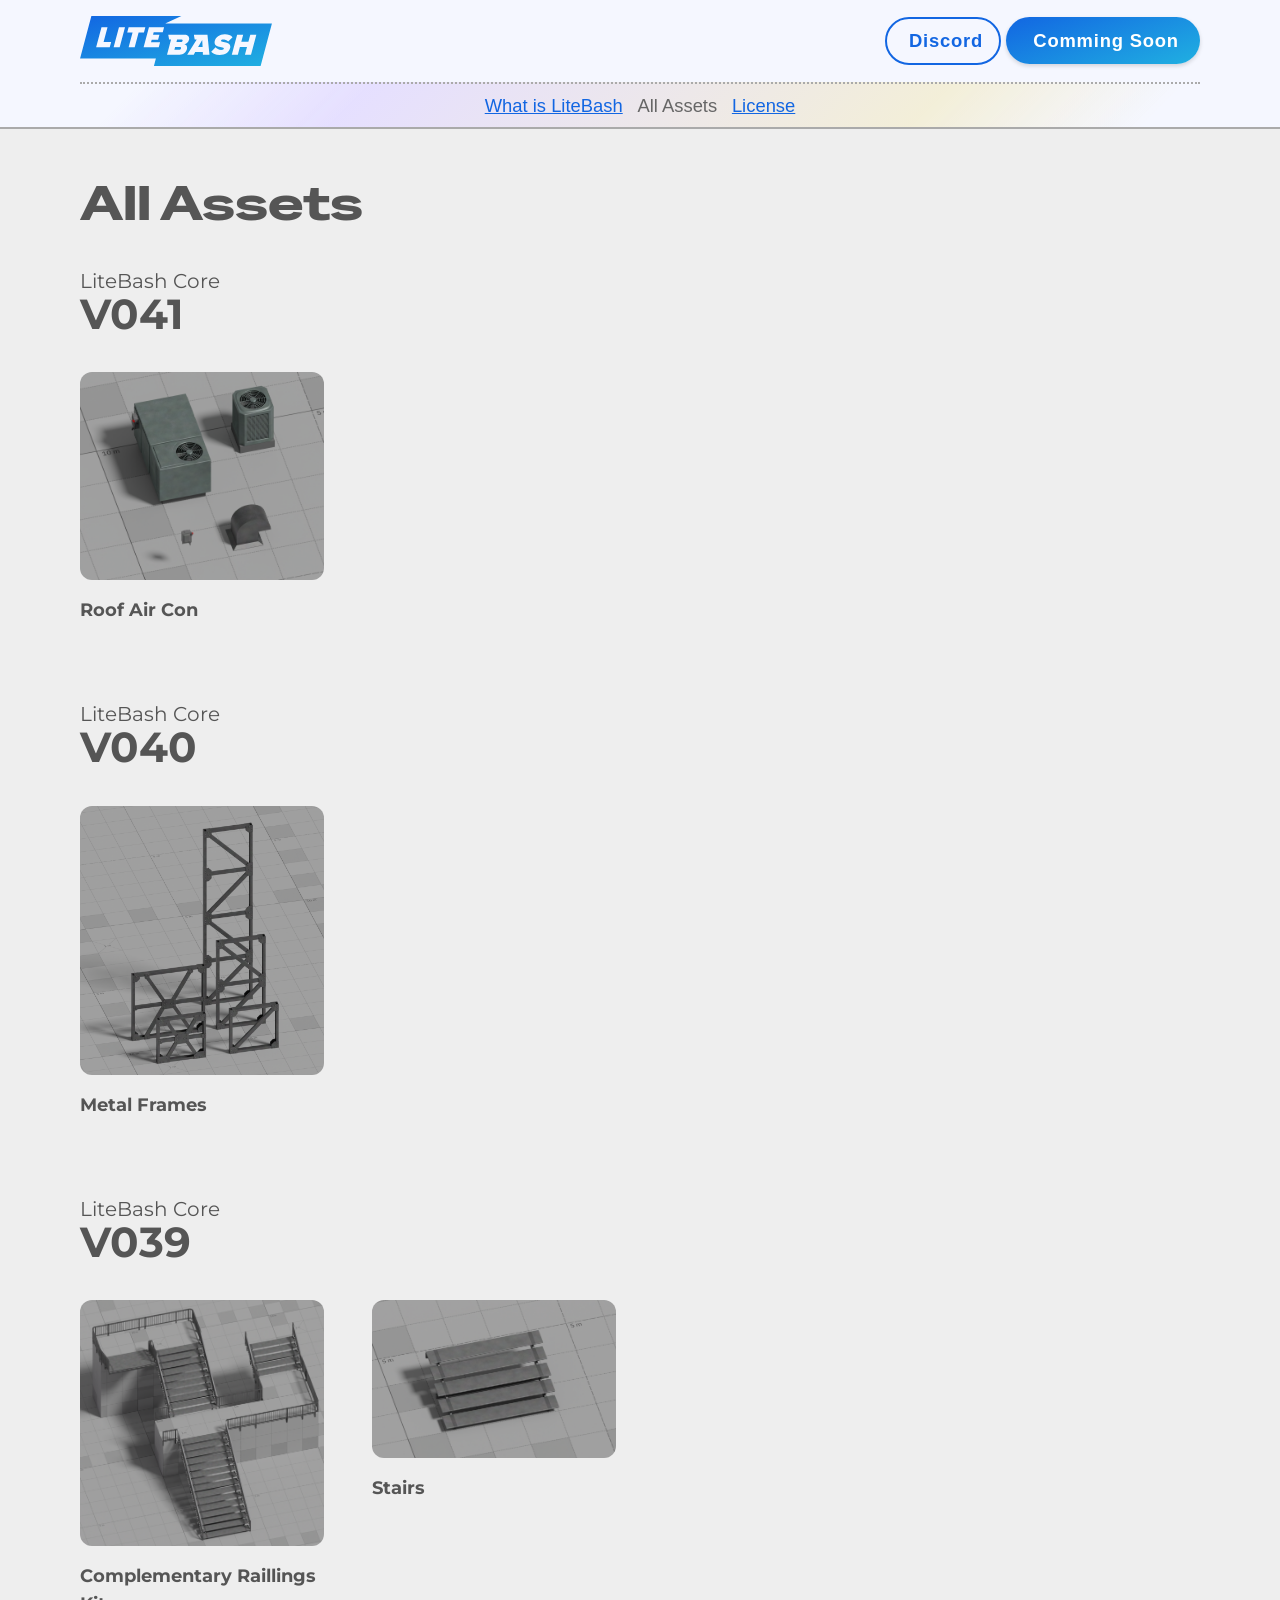
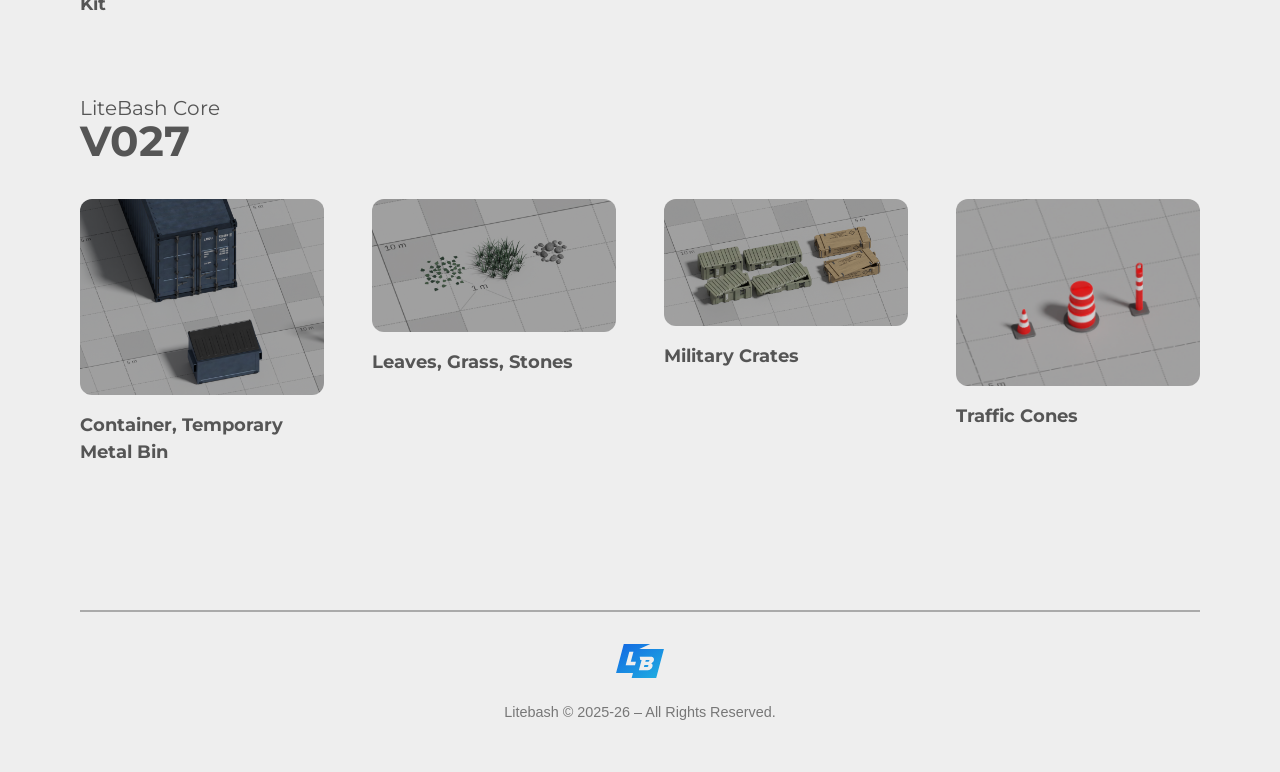
==== all-assets.html @ 653be1e3 "update picture" ====
<html class="no-js" lang="en" dir="ltr">

<head>
    <meta charset="utf-8" />
    <meta http-equiv="x-ua-compatible" content="ie=edge" />
    <meta name="viewport" content="width=device-width, initial-scale=1.0" />
    <title>LiteBash - All Assets</title>
    <link rel="stylesheet" href="simple.css" />
    <link rel="stylesheet" href="style.css" />
    <link rel="icon" type="image/ico" href="img/favicon.ico" />
    <link rel="stylesheet" href="css/all.css" />
    <script defer src="js/all.js"></script>

    <link rel="preconnect" href="https://fonts.googleapis.com" />
    <link rel="preconnect" href="https://fonts.gstatic.com" crossorigin />
    <link
        href="https://fonts.googleapis.com/css2?family=Montserrat:ital,wght@0,100..900;1,100..900&family=Special+Gothic+Expanded+One&display=swap"
        rel="stylesheet" />

    <script defer src="https://cloud.umami.is/script.js"
        data-website-id="5007a5e2-d456-434e-8ea8-f2ed76ec0571"></script>
</head>

<body>
    <header>
        <div class="branding">
            <div class="left">
                <h2>
                    <a class="brand" href="index.html"><span>LiteBash</span><img src="litebash-logo.svg" /></a>
                </h2>
            </div>

            <div class="right">
                <a class="btn" href="https://discord.gg/ctfkdaYMxh"><i class="fab fa-discord"></i><span>
                        &nbsp;Discord</span></a>
                <a class="btn primary" href=""><i class="fas fa-shopping-basket"></i><span>&nbsp;Comming Soon</span></a>
            </div>
        </div>

        <nav>
            <div class="wrapper">
                <a href="index.html">What is LiteBash</a>
                <a href="/" class="current">All Assets</a>
                <a href="license.html">License</a>
            </div>
        </nav>
    </header>

    <main>
        <section id="all-features">
            <h1>All Assets</h1>
            <div class="version">
                <h2><em>LiteBash Core</em> V041</h2>

                <div class="container">
                    <div class="column">
                        <img src="img/assets/air-con.png" />
                        <h3>Roof Air Con</h3>
                    </div>
                </div>
            </div>

            <div class="version">
                <h2><em>LiteBash Core</em> V040</h2>

                <div class="container">
                    <div class="column">
                        <img src="img/assets/metal-frame.png" />
                        <h3>Metal Frames</h3>
                    </div>
                </div>
            </div>

            <div class="version">
                <h2><em>LiteBash Core</em> V039</h2>

                <div class="container">
                    <div class="column">
                        <img src="img/assets/complementary-railling-set.png" />
                        <h3>Complementary Raillings Kit</h3>
                    </div>

                    <div class="column">
                        <img src="img/assets/stairs.png" />
                        <h3>Stairs</h3>
                    </div>
                </div>
            </div>
            <div class="version">
                <h2><em>LiteBash Core</em> V027</h2>

                <div class="container">
                    <div class="column">
                        <img src="img/assets/container.png" />
                        <h3>Container, Temporary Metal Bin</h3>
                    </div>

                    <div class="column">
                        <img src="img/assets/nature.png" />
                        <h3>Leaves, Grass, Stones</h3>
                    </div>

                    <!-- <div class="column">
                        <img src="img/assets/frame.png" />
                        <h3>Metal Frame</h3>
                    </div> -->

                    <div class="column">
                        <img src="img/assets/military-crate.png" />
                        <h3>Military Crates</h3>
                    </div>

                    <div class="column">
                        <img src="img/assets/traffic-cone.png" />
                        <h3>Traffic Cones</h3>
                    </div>
                </div>
            </div>
        </section>
    </main>

    <footer>
        <a class="brand small" href="#"><span>LiteBash</span><img src="litebash-logo-small.svg" /></a>

        <p>Litebash &copy; 2025-26 &ndash; All Rights Reserved.</p>
    </footer>
</body>

</html>
---- simple.css ----
/* Global variables. */
:root {
  /* Set sans-serif & mono fonts */
  --sans-font: -apple-system, BlinkMacSystemFont, "Avenir Next", Avenir,
    "Nimbus Sans L", Roboto, "Noto Sans", "Segoe UI", Arial, Helvetica,
    "Helvetica Neue", sans-serif;
  --mono-font: Consolas, Menlo, Monaco, "Andale Mono", "Ubuntu Mono", monospace;
  --standard-border-radius: 5px;
  --border-width: 1px;

  /* Default (light) theme */
  --bg: #fff;
  --accent-bg: #f5f7ff;
  --text: #212121;
  --text-light: #585858;
  --border: #898EA4;
  --accent: #0d47a1;
  --accent-hover: #1266e2;
  --accent-text: var(--bg);
  --code: #d81b60;
  --preformatted: #444;
  --marked: #ffdd33;
  --disabled: #efefef;
}

/* Dark theme */
/*
@media (prefers-color-scheme: dark) {
  :root {
    color-scheme: dark;
    --bg: #212121;
    --accent-bg: #2b2b2b;
    --text: #dcdcdc;
    --text-light: #ababab;
    --accent: #ffb300;
    --accent-hover: #ffe099;
    --accent-text: var(--bg);
    --code: #f06292;
    --preformatted: #ccc;
    --disabled: #111;
  }
  img,
  video {
    opacity: 0.8;
  }
}*/


/* Reset box-sizing */
*, *::before, *::after {
  box-sizing: border-box;
}

/* Reset default appearance */
textarea,
select,
input,
progress {
  appearance: none;
  -webkit-appearance: none;
  -moz-appearance: none;
}

html {
  /* Set the font globally */
  font-family: var(--sans-font);
  scroll-behavior: smooth;
}

/* Make the body a nice central block */
body {
  color: var(--text);
  background-color: var(--bg);
  font-size: 1.15rem;
  line-height: 1.5;
  display: grid;
  grid-template-columns: 1fr min(45rem, 90%) 1fr;
  margin: 0;
}
body > * {
  grid-column: 2;
}

/* Make the header bg full width, but the content inline with body */
body > header {
  background-color: var(--accent-bg);
  border-bottom: var(--border-width) solid var(--border);
  text-align: center;
  padding: 0 0.5rem 2rem 0.5rem;
  grid-column: 1 / -1;
}

body > header > *:only-child {
  margin-block-start: 2rem;
}

body > header h1 {
  max-width: 1200px;
  margin: 1rem auto;
}

body > header p {
  max-width: 40rem;
  margin: 1rem auto;
}

/* Add a little padding to ensure spacing is correct between content and header nav */
main {
  padding-top: 1.5rem;
}

body > footer {
  margin-top: 4rem;
  padding: 2rem 1rem 1.5rem 1rem;
  color: var(--text-light);
  font-size: 0.9rem;
  text-align: center;
  border-top: var(--border-width) solid var(--border);
}

/* Format headers */
h1 {
  font-size: 3rem;
}

h2 {
  font-size: 2.6rem;
  margin-top: 3rem;
}

h3 {
  font-size: 2rem;
  margin-top: 3rem;
}

h4 {
  font-size: 1.44rem;
}

h5 {
  font-size: 1.15rem;
}

h6 {
  font-size: 0.96rem;
}

p {
  margin: 1.5rem 0;
}

/* Prevent long strings from overflowing container */
p, h1, h2, h3, h4, h5, h6 {
  overflow-wrap: break-word;
}

/* Fix line height when title wraps */
h1,
h2,
h3 {
  line-height: 1.1;
}

/* Reduce header size on mobile */
@media only screen and (max-width: 720px) {
  h1 {
    font-size: 2.5rem;
  }

  h2 {
    font-size: 2.1rem;
  }

  h3 {
    font-size: 1.75rem;
  }

  h4 {
    font-size: 1.25rem;
  }
}

/* Format links & buttons */
a,
a:visited {
  color: var(--accent);
}

a:hover {
  text-decoration: none;
}

button,
.button,
a.button, /* extra specificity to override a */
input[type="submit"],
input[type="reset"],
input[type="button"] {
  border: var(--border-width) solid var(--accent);
  background-color: var(--accent);
  color: var(--accent-text);
  padding: 0.5em;
  text-decoration: none;
  line-height: normal;
}

.button[aria-disabled="true"], 
input:disabled,
textarea:disabled,
select:disabled,
button[disabled] {
  cursor: not-allowed;
  background-color: var(--disabled);
  border-color: var(--disabled);
  color: var(--text-light);
}

input[type="range"] {
  padding: 0;
}

/* Set the cursor to '?' on an abbreviation and style the abbreviation to show that there is more information underneath */
abbr[title] {
  cursor: help;
  text-decoration-line: underline;
  text-decoration-style: dotted;
}

button:enabled:hover,
.button:not([aria-disabled="true"]):hover,
input[type="submit"]:enabled:hover,
input[type="reset"]:enabled:hover,
input[type="button"]:enabled:hover {
  background-color: var(--accent-hover);
  border-color: var(--accent-hover);
  cursor: pointer;
}

.button:focus-visible,
button:focus-visible:where(:enabled),
input:enabled:focus-visible:where(
  [type="submit"],
  [type="reset"],
  [type="button"]
) {
  outline: 2px solid var(--accent);
  outline-offset: 1px;
}

/* Format navigation */
header nav {
  font-size: 1rem;
  line-height: 2;
  padding: 1rem 0 0 0;
}

/* Use flexbox to allow items to wrap, as needed */
header nav ul,
header nav ol {
  align-content: space-around;
  align-items: center;
  display: flex;
  flex-direction: row;
  flex-wrap: wrap;
  justify-content: center;
  list-style-type: none;
  margin: 0;
  padding: 0;
}

/* List items are inline elements, make them behave more like blocks */
header nav ul li,
header nav ol li {
  display: inline-block;
}

header nav a,
header nav a:visited {
  margin: 0 0.5rem 1rem 0.5rem;
  border: var(--border-width) solid var(--border);
  border-radius: var(--standard-border-radius);
  color: var(--text);
  display: inline-block;
  padding: 0.1rem 1rem;
  text-decoration: none;
}

header nav a:hover,
header nav a.current,
header nav a[aria-current="page"],
header nav a[aria-current="true"] {
  background: var(--bg);
  border-color: var(--accent);
  color: var(--accent);
  cursor: pointer;
}

/* Reduce nav side on mobile */
@media only screen and (max-width: 720px) {
  header nav a {
    border: none;
    padding: 0;
    text-decoration: underline;
    line-height: 1;
  }

  header nav a.current {
    background: none;
  }
}

/* Consolidate box styling */
aside, details, pre, progress {
  background-color: var(--accent-bg);
  border: var(--border-width) solid var(--border);
  border-radius: var(--standard-border-radius);
  margin-bottom: 1rem;
}

aside {
  font-size: 1rem;
  width: 30%;
  padding: 0 15px;
  margin-inline-start: 15px;
  float: right;
}
*[dir="rtl"] aside {
  float: left;
}

/* Make aside full-width on mobile */
@media only screen and (max-width: 720px) {
  aside {
    width: 100%;
    float: none;
    margin-inline-start: 0;
  }
}

article, fieldset, dialog {
  border: var(--border-width) solid var(--border);
  padding: 1rem;
  border-radius: var(--standard-border-radius);
  margin-bottom: 1rem;
}

article h2:first-child,
section h2:first-child,
article h3:first-child,
section h3:first-child {
  margin-top: 1rem;
}

section {
  border-top: var(--border-width) solid var(--border);
  border-bottom: var(--border-width) solid var(--border);
  padding: 2rem 1rem;
  margin: 3rem 0;
}

/* Don't double separators when chaining sections */
section + section,
section:first-child {
  border-top: 0;
  padding-top: 0;
}

section + section {
  margin-top: 0;
}

section:last-child {
  border-bottom: 0;
  padding-bottom: 0;
}

details {
  padding: 0.7rem 1rem;
}

summary {
  cursor: pointer;
  font-weight: bold;
  padding: 0.7rem 1rem;
  margin: -0.7rem -1rem;
  word-break: break-word;
}

details[open] > summary + * {
  margin-top: 0;
}

details[open] > summary {
  margin-bottom: 0.5rem;
}

details[open] > :last-child {
  margin-bottom: 0;
}

/* Format tables */
table {
  border-collapse: collapse;
  margin: 1.5rem 0;
}

figure > table {
  width: max-content;
  margin: 0;
}

td,
th {
  border: var(--border-width) solid var(--border);
  text-align: start;
  padding: 0.5rem;
}

th {
  background-color: var(--accent-bg);
  font-weight: bold;
}

tr:nth-child(even) {
  /* Set every other cell slightly darker. Improves readability. */
  background-color: var(--accent-bg);
}

table caption {
  font-weight: bold;
  margin-bottom: 0.5rem;
}

/* Format forms */
textarea,
select,
input,
button,
.button {
  font-size: inherit;
  font-family: inherit;
  padding: 0.5em;
  margin-bottom: 0.5rem;
  border-radius: var(--standard-border-radius);
  box-shadow: none;
  max-width: 100%;
  display: inline-block;
}
textarea,
select,
input {
  color: var(--text);
  background-color: var(--bg);
  border: var(--border-width) solid var(--border);
}
label {
  display: block;
}
textarea:not([cols]) {
  width: 100%;
}

/* Add arrow to drop-down */
select:not([multiple]) {
  background-image: linear-gradient(45deg, transparent 49%, var(--text) 51%),
    linear-gradient(135deg, var(--text) 51%, transparent 49%);
  background-position: calc(100% - 15px), calc(100% - 10px);
  background-size: 5px 5px, 5px 5px;
  background-repeat: no-repeat;
  padding-inline-end: 25px;
}
*[dir="rtl"] select:not([multiple]) {
  background-position: 10px, 15px;
}

/* checkbox and radio button style */
input[type="checkbox"],
input[type="radio"] {
  vertical-align: middle;
  position: relative;
  width: min-content;
}

input[type="checkbox"] + label,
input[type="radio"] + label {
  display: inline-block;
}

input[type="radio"] {
  border-radius: 100%;
}

input[type="checkbox"]:checked,
input[type="radio"]:checked {
  background-color: var(--accent);
}

input[type="checkbox"]:checked::after {
  /* Creates a rectangle with colored right and bottom borders which is rotated to look like a check mark */
  content: " ";
  width: 0.2em;
  height: 0.4em;
  border-radius: 0;
  position: absolute;
  top: 0.04em;
  left: 0.18em;
  background-color: transparent;
  border-right: solid var(--bg) 0.08em;
  border-bottom: solid var(--bg) 0.08em;
  font-size: 1.8em;
  transform: rotate(45deg);
}
input[type="radio"]:checked::after {
  /* creates a colored circle for the checked radio button  */
  content: " ";
  width: 0.3em;
  height: 0.3em;
  border-radius: 100%;
  position: absolute;
  top: 0.125em;
  background-color: var(--bg);
  left: 0.125em;
  font-size: 1.8em;
}

/* Makes input fields wider on smaller screens */
@media only screen and (max-width: 720px) {
  textarea,
  select,
  input {
    width: 100%;
  }
}

/* Set a height for color input */
input[type="color"] {
  height: 2.5rem;
  padding:  0.2rem;
}

/* do not show border around file selector button */
input[type="file"] {
  border: 0;
}

/* Misc body elements */
hr {
  border: none;
  height: var(--border-width);
  background: var(--border);
  margin: 1rem auto;
}

mark {
  padding: 2px 5px;
  border-radius: var(--standard-border-radius);
  background-color: var(--marked);
  color: black;
}

mark a {
  color: var(--accent);
}

img,
video {
  max-width: 100%;
  height: auto;
  border-radius: var(--standard-border-radius);
}

figure {
  margin: 0;
  display: block;
  overflow-x: auto;
}

figure > img,
figure > picture > img {
  display: block;
  margin-inline: auto;
}

figcaption {
  position: sticky;
  left: 0;
  text-align: center;
  font-size: 0.9rem;
  color: var(--text-light);
  margin-block: 1rem;
}

blockquote {
  margin-inline-start: 2rem;
  margin-inline-end: 0;
  margin-block: 2rem;
  padding: 0.4rem 0.8rem;
  border-inline-start: 0.35rem solid var(--accent);
  color: var(--text-light);
  font-style: italic;
}

cite {
  font-size: 0.9rem;
  color: var(--text-light);
  font-style: normal;
}

dt {
    color: var(--text-light);
}

/* Use mono font for code elements */
code,
pre,
pre span,
kbd,
samp {
  font-family: var(--mono-font);
  color: var(--code);
}

kbd {
  color: var(--preformatted);
  border: var(--border-width) solid var(--preformatted);
  border-bottom: 3px solid var(--preformatted);
  border-radius: var(--standard-border-radius);
  padding: 0.1rem 0.4rem;
}

pre {
  padding: 1rem 1.4rem;
  max-width: 100%;
  overflow: auto;
  color: var(--preformatted);
}

/* Fix embedded code within pre */
pre code {
  color: var(--preformatted);
  background: none;
  margin: 0;
  padding: 0;
}

/* Progress bars */
/* Declarations are repeated because you */
/* cannot combine vendor-specific selectors */
progress {
  width: 100%;
}

progress:indeterminate {
  background-color: var(--accent-bg);
}

progress::-webkit-progress-bar {
  border-radius: var(--standard-border-radius);
  background-color: var(--accent-bg);
}

progress::-webkit-progress-value {
  border-radius: var(--standard-border-radius);
  background-color: var(--accent);
}

progress::-moz-progress-bar {
  border-radius: var(--standard-border-radius);
  background-color: var(--accent);
  transition-property: width;
  transition-duration: 0.3s;
}

progress:indeterminate::-moz-progress-bar {
  background-color: var(--accent-bg);
}

dialog {
  background-color: var(--bg);
  max-width: 40rem;
  margin: auto;
}

dialog::backdrop {
  background-color: var(--bg);
  opacity: 0.8;
}

@media only screen and (max-width: 720px) {
  dialog {
    max-width: calc(100vw - 2rem);
  }
}

/* Superscript & Subscript */
/* Prevent scripts from affecting line-height. */
sup, sub {
  vertical-align: baseline;
  position: relative;
}

sup {
  top: -0.4em;
}

sub { 
  top: 0.3em; 
}

/* Classes for notices */
.notice {
  background: var(--accent-bg);
  border: var(--border-width) solid var(--border);
  border-radius: var(--standard-border-radius);
  padding: 1.5rem;
  margin: 2rem 0;
}

div.notice p:first-of-type {
	margin-top: 0;
}

div.notice p:last-of-type {
	margin-bottom: 0;
}

/* Print */
@media print {
  @page {
    margin: 1cm;
  }
  body {
    display: block;
  }
  body > header {
    background-color: unset;
  }
  body > header nav,
  body > footer {
    display: none;
  }
  article {
    border: none;
    padding: 0;
  }
  a[href^="http"]::after {
    content: " <" attr(href) ">";
  }
  abbr[title]:after {
    content: " (" attr(title) ")";
  }
  a {
    text-decoration: none;
  }
  p {
    widows: 3;
    orphans: 3;
  }
  hr {
    border-top: var(--border-width) solid var(--border);
  }
  mark {
    border: var(--border-width) solid var(--border);
  }
  pre, table, figure, img, svg {
    break-inside: avoid;
  }
  pre code {
    white-space: pre-wrap;
  }
}
---- style.css ----
/* Global variables. */
:root {
  /* Default (light) theme */
  --bg: #eee;
  --text-header: #555;
  --text: #666;
  --text-light: #777;

  --accent: #1266e2;
  --accent-gradient: #20b0e1;
  --accent-soft: #ebfaff;
  --accent-text: var(--bg);
  --accent-white: white;

  --marked: #cea3d9;
  --marked-gradient: #ba86c7;

  --border: #aaa;
  --border-width: 2px;

  --standard-border-radius: 0.75rem;
  --small-border-radius: 0.25rem;
}

body {
  grid-template-columns: 1fr min(70rem, 90%) 1fr;
}

/* For semi-size display  */
@media (max-width: 28rem) {
  body {
    font-size: 1.075rem;
  }
}

h1,
.special {
  font-family: "Special Gothic Expanded One", sans-serif;
  /*font-family: "Montserrat", sans-serif;*/
  font-optical-sizing: auto;
  font-style: normal;
  font-weight: 400;
  color: var(--text-header);
}

h2,
h3,
h4 {
  font-family: "Montserrat", sans-serif;
  font-optical-sizing: auto;
  font-style: normal;
  font-weight: 700;
  color: var(--text-header);
}
#trusted-by h3,
#main-features h3 {
  font-size: 1.44rem;
  line-height: 1.5;
  margin-top: 1rem;
}

#all-features h3 {
  font-size: 1.15rem;
  line-height: 1.5;
}

/* Reduce header size on mobile */
@media only screen and (max-width: 720px) {
  #trusted-by h3,
  #main-features h3 {
    font-size: 1.25rem;
  }
}

article h2:first-child,
section h2:first-child,
article h3:first-child,
section h3:first-child {
  padding-top: 3rem;
  margin-top: -3rem;
}

h1,
h2 {
  color: var(--text-header);
}

h1 span,
h2 span {
  display: inline-flex;
  margin-left: -0.5rem;
  margin-right: -0.5rem;
  margin-top: -0.1rem;
  margin-bottom: -0.1rem;
  padding: 0.1rem 0.5rem;
  color: rgb(106, 106, 45);
  background: rgba(255, 255, 0, 0.6);
}

mark {
  border-radius: var(--small-border-radius);
  background: linear-gradient(160deg, var(--marked), var(--marked-gradient));
  color: var(--accent-white);
  font-style: italic;
}

a.link {
  /*background-color: var(--accent-soft);*/
}

a.link.withicon {
  text-decoration: none;
  white-space: nowrap;
}

a.link.withicon span {
  text-decoration: underline;
}

a.link.withicon:hover span {
  text-decoration: none;
}

a:hover {
}

a:active {
  position: relative;
  top: 1px;
}

a.active {
  text-decoration: none;
}

a.btn {
  padding: 0.5rem 1rem;
  border-radius: 999px;
  border-width: 2px;
  border-style: solid;
  color: var(--accent);
  border-color: color var(--accent);
  text-decoration: none;
  font-weight: bold;
  letter-spacing: 0.05rem;
  display: inline-flex;
  align-items: center;
  justify-content: center;
}

a.btn:hover {
  filter: brightness(1.05);
  transform: translateY(-0.1rem);
}

a.btn:active {
  transform: translateY(0);
}

a.btn.primary {
  border-width: 0;
  border-radius: 999px;
  padding: calc(0.5rem + 0.1rem) calc(1.2rem + 0.125rem);
  color: var(--accent-white);
  background: linear-gradient(160deg, var(--accent), var(--accent-gradient));
  box-shadow: 0 2px 4px rgba(0, 0, 0, 0.15);
  transition:
    transform 0.15s ease,
    box-shadow 0.15s ease,
    filter 0.15s ease;
}

a.btn.primary:hover {
  box-shadow: 0 3px 6px rgba(0, 0, 0, 0.18);
}

a.btn.primary:active {
  box-shadow: 0 1px 2px rgba(0, 0, 0, 0.2);
}

a.btn.primary.disabled,
a.btn.primary.disabled:hover,
a.btn.primary.disabled:active,
a.btn.primary.disabled:enabled {
  opacity: 0.25;
  box-shadow: inherit !important;
  filter: brightness(1) !important;
  transform: translateY(0) !important;
  transition: none !important;
  box-shadow: inherit !important;
  cursor: pointer;
}

a.btn span {
  /*margin-left: 0.5rem;*/
}

/* */
/* Header */
/* */
body > header {
  padding: 0rem;
}

header .branding {
  margin: auto;
  display: flex;
  align-items: center;
  justify-content: space-between;
  gap: 1rem;
  max-width: 70rem;
  width: 90%;
  margin-inline: auto;
  padding-top: 1rem;
  padding-bottom: 1rem;
}

header nav {
  padding: 0;
  line-height: inherit;
  font-size: inherit;
}

header nav .wrapper {
  border-top: var(--border-width) dotted var(--border);
  max-width: min(70rem, 90%);
  margin: auto;
  padding: 0.5rem;
  background: linear-gradient(
    135deg,
    rgba(171, 138, 255, 0) 5%,
    rgba(214, 200, 255, 0.5) 25%,
    rgba(241, 230, 178, 0.5) 75%,
    rgba(255, 210, 77, 0) 95%
  );
  background-blend-mode: lighten;
}

header nav a,
header nav a:hover,
header nav a:visited {
  margin: 0 0.3rem 0 0.3rem;
  border: none;
  border-radius: none;
  color: var(--accent);
  display: inline-block;
  padding: 0;
  text-decoration: revert;
  background: none;
  border-color: none;
  cursor: pointer;
}

header nav a:hover {
  text-decoration: none;
}

header nav a.current {
  background: none;
  border-color: inherit;
  color: inherit;
  text-decoration: none;
}

/* Reduce nav side on mobile */
/* Fix of default Simple.css */
@media only screen and (max-width: 720px) {
  header nav a {
    border: revert;
    padding: revert;
    text-decoration: revert;
    line-height: revert;
  }

  header nav a.current {
    background: revert;
  }
}
a.brand {
  position: relative;
}
a.brand img {
  width: 10rem;
  border-radius: 0;
}

a.brand span {
  font-size: 0.001rem;
  background-color: inherit;
}

a.brand mark {
  font-size: 0.9rem;
  position: absolute;
  text-align: center;
  top: -0.5rem;
  right: -4rem;
}

a.brand.small img {
  width: 3rem;
  padding-bottom: 0;
}

header .left {
  text-align: left;
  white-space: nowrap;
}

header .left h2 {
  font-size: 2rem;
}

header .left a {
  text-decoration: none;
}

header .left a span {
}

header h2 {
  display: inline-block;
  margin: 0;
  padding: 0;
  font-size: 1.3rem;
}

@media (max-width: 42rem) {
  header a.btn span {
    display: none;
  }

  header .left {
    position: relative;
  }
}

/* For semi-size display  */
@media (min-width: 28rem) {
  header a.brand img {
    width: 12rem;
  }
}

/* */
/* Section */
/* */
section {
  padding-left: 0;
  padding-right: 0;
}

/* */
/* Main */
/* */
main {
  padding-top: 0;
}

/* */
/* Columns */
/* */

.container {
  display: grid;
  grid-template-columns: 1fr;
  gap: 0;
  column-gap: 3rem;
}

.container > .column {
  gap: 0;
  margin-bottom: 2rem;
}

.container > .column.subgrid {
  display: grid;
  grid-template-rows: subgrid;
  grid-row: span 2;
}

/* For semi-size display  */
@media (min-width: 28rem) {
  .container {
    grid-template-columns: repeat(2, 1fr);
  }
}

/* For full display  */
@media (min-width: 56rem) {
  .container {
    grid-template-columns: repeat(4, 1fr);
  }
}

/* */
/* Teaser */
/* */
#teaser {
  background:
    linear-gradient(
      135deg,
      rgba(171, 138, 255, 0.75) 0%,
      rgba(214, 200, 255, 0.75) 25%,
      rgba(241, 230, 178, 0.75) 75%,
      rgba(255, 210, 77, 0.75) 100%
    ),
    url("img/placeholder1.png") center / cover no-repeat;
  background-blend-mode: lighten;
}

#teaser {
  width: 100vw;
  position: relative;
  box-sizing: border-box;
  left: 50%;
  right: 50%;
  margin-top: 0;
  margin-left: -50vw;
  margin-right: -50vw;
  padding-top: 10vh;
  padding-bottom: 10vh;
  padding-left: calc(50vw - 50%);
  padding-right: calc(50vw - 50%);
  display: flex;
}

#teaser a.btn + a.btn {
  margin-top: 0.5rem;
}

#teaser h2 {
  font-weight: 600;
}

#teaser h1 i,
#teaser h2 i,
#teaser small code {
  font-style: normal;
  mix-blend-mode: multiply;
}

/* */
/* What is included? */
/* */
#what-is-included h3 + h3 {
  text-align: center;
}

.carousel {
  overflow: hidden;
  padding: 2rem 0;
}

.carousel-inner {
  display: flex;
  width: max-content;
  animation: scroll 10s linear infinite;
}

.carousel-track {
  display: flex;
  gap: 2rem;
}

.carousel:hover .carousel-inner {
  animation-play-state: paused;
}

.carousel-item {
  max-width: 10rem;
  text-align: center;
}

.carousel-item img {
  width: 100%;
  border-radius: 1rem;
  margin-bottom: 0.5rem;
}

.carousel-item h5 {
  margin: 0;
  font-weight: 600;
}

.carousel-item span {
  font-size: 0.85rem;
  opacity: 0.7;
}

@keyframes scroll {
  from {
    transform: translateX(0);
  }

  to {
    transform: translateX(-50%);
  }
}

/* */
/* Hero  */
/* */

#hero h2 {
  margin-bottom: 0.5rem;
}

#hero h2 + mark + p {
  margin-top: 1rem;
}

/* For semi-size display  */
@media (min-width: 28rem) {
  #hero .container {
    grid-template-columns: repeat(2, 1fr);
  }

  #hero .column:nth-child(2) {
    display: grid;
    place-items: center;
  }
}

/* */
/* Main Features */
/* */

#main-features .column {
  position: relative;
  background-color: white;
  margin: -0.5rem;
  margin-bottom: 1rem;
  margin-top: 0;
  padding: 1rem 1rem;
  border-radius: var(--standard-border-radius);
  box-shadow: 0 2px 4px rgba(0, 0, 0, 0.2);
  box-shadow: 0 2px 8px rgba(0, 0, 0, 0.05);
}

#main-features .column img {
  margin-bottom: 1rem;
  display: none;
}

#main-features .svg-inline--fa {
  margin-top: 0.5rem;
  margin-left: 0.5rem;
}

#main-features .number {
  display: block;

  margin: auto;

  text-align: center;
  font-weight: 700;
  width: 3.5rem;
  height: 3.5rem;
  /*border: var(--border) var(--border-width) solid;*/
  background: rgba(255, 255, 0, 0.6);
  color: rgb(106, 106, 45);
  border-radius: 999rem;
  position: absolute;
  left: calc(50% - 1.75rem);
  top: -0.8rem;
  font-size: 1.5rem;
  line-height: 3.5rem;
  padding-left: 0.25rem;
}

/* For semi-size display  */
@media (min-width: 28rem) {
  #main-features .column {
    position: relative;
    margin-bottom: 0;
  }

  #main-features .column + .column {
    position: relative;
    top: 10vh;
    margin-bottom: 0;
  }

  #main-features .column + .column + .column {
    position: relative;
    top: 15vh;
    margin-bottom: 25vh;
  }

  #main-features .column + .column + .column + .column {
    position: relative;
    top: 25vh;
    margin-bottom: 25vh;
  }
}

/* For full display  */
@media (min-width: 56rem) {
  #main-features .column {
    position: relative;
    margin-bottom: 60vh;
  }

  #main-features .column + .column {
    position: relative;
    top: 20vh;
    margin-bottom: 60vh;
  }

  #main-features .column + .column + .column {
    position: relative;
    top: 40vh;
    margin-bottom: 60vh;
  }

  #main-features .column + .column + .column + .column {
    position: relative;
    top: 60vh;
    margin-bottom: 60vh;
  }
}

/* */
/* Trusted By */
/* */
#trusted-by img {
  width: 7rem;
  height: 7rem;
  border-radius: 100rem;
  display: block;
  margin: auto;
}

#trusted-by h3,
#trusted-by p {
  text-align: center;
}

#trusted-by h3 {
  margin-top: 0.5rem;
}

#trusted-by p {
  margin-top: -1.5rem;
}

/* */
/* All Features */
/* */

#all-features img {
  margin-bottom: 1rem;
}

#all-features h3 {
  margin-top: 0;
  margin-bottom: 0;
}

#all-features p {
  margin-top: 0;
}

.version {
  margin-bottom: 3rem;
}
.version h2 em {
  font-size: 1.25rem;
  display: block;
  font-style: initial;
  font-weight: 400;
}

/* For semi-size display  */
@media (min-width: 42rem) {
  #all-features .container {
    grid-template-columns: repeat(3, 1fr);
  }
}

/* For full display  */
@media (min-width: 56rem) {
  #all-features .container {
    grid-template-columns: repeat(4, 1fr);
  }
}

/* */
/* FAQ */
/* */

#faq details {
  background-color: inherit;
  margin-bottom: 0px;
  border-radius: 0;
  border-width: 2px;
  margin-bottom: -2px;
  background-color: white;
}

#faq details:first-of-type {
  border-radius: var(--standard-border-radius) var(--standard-border-radius) 0 0;
}

#faq details:last-of-type {
  border-radius: 0 0 var(--standard-border-radius) var(--standard-border-radius);
}

.details-anim {
  display: grid;
  grid-template-rows: 0fr;
  transition:
    grid-template-rows 0.45s cubic-bezier(0.4, 0, 0.2, 1),
    opacity 0.3s ease;
  opacity: 0;
}

.details-anim > * {
  overflow: hidden;
  margin: 0;
  padding: 0;
}

details[open] .details-anim {
  grid-template-rows: 1fr;
  opacity: 1;
}

/* */
/* Try & Buy  */
/* */

/* For semi-size display  */
@media (min-width: 42rem) {
  #try-and-buy .container {
    grid-template-columns: repeat(2, 1fr);
  }
}

/* */
/* Contanct  */
/* */

.m .a::before {
  content: "@";
}

.m .d::before {
  content: ".";
}
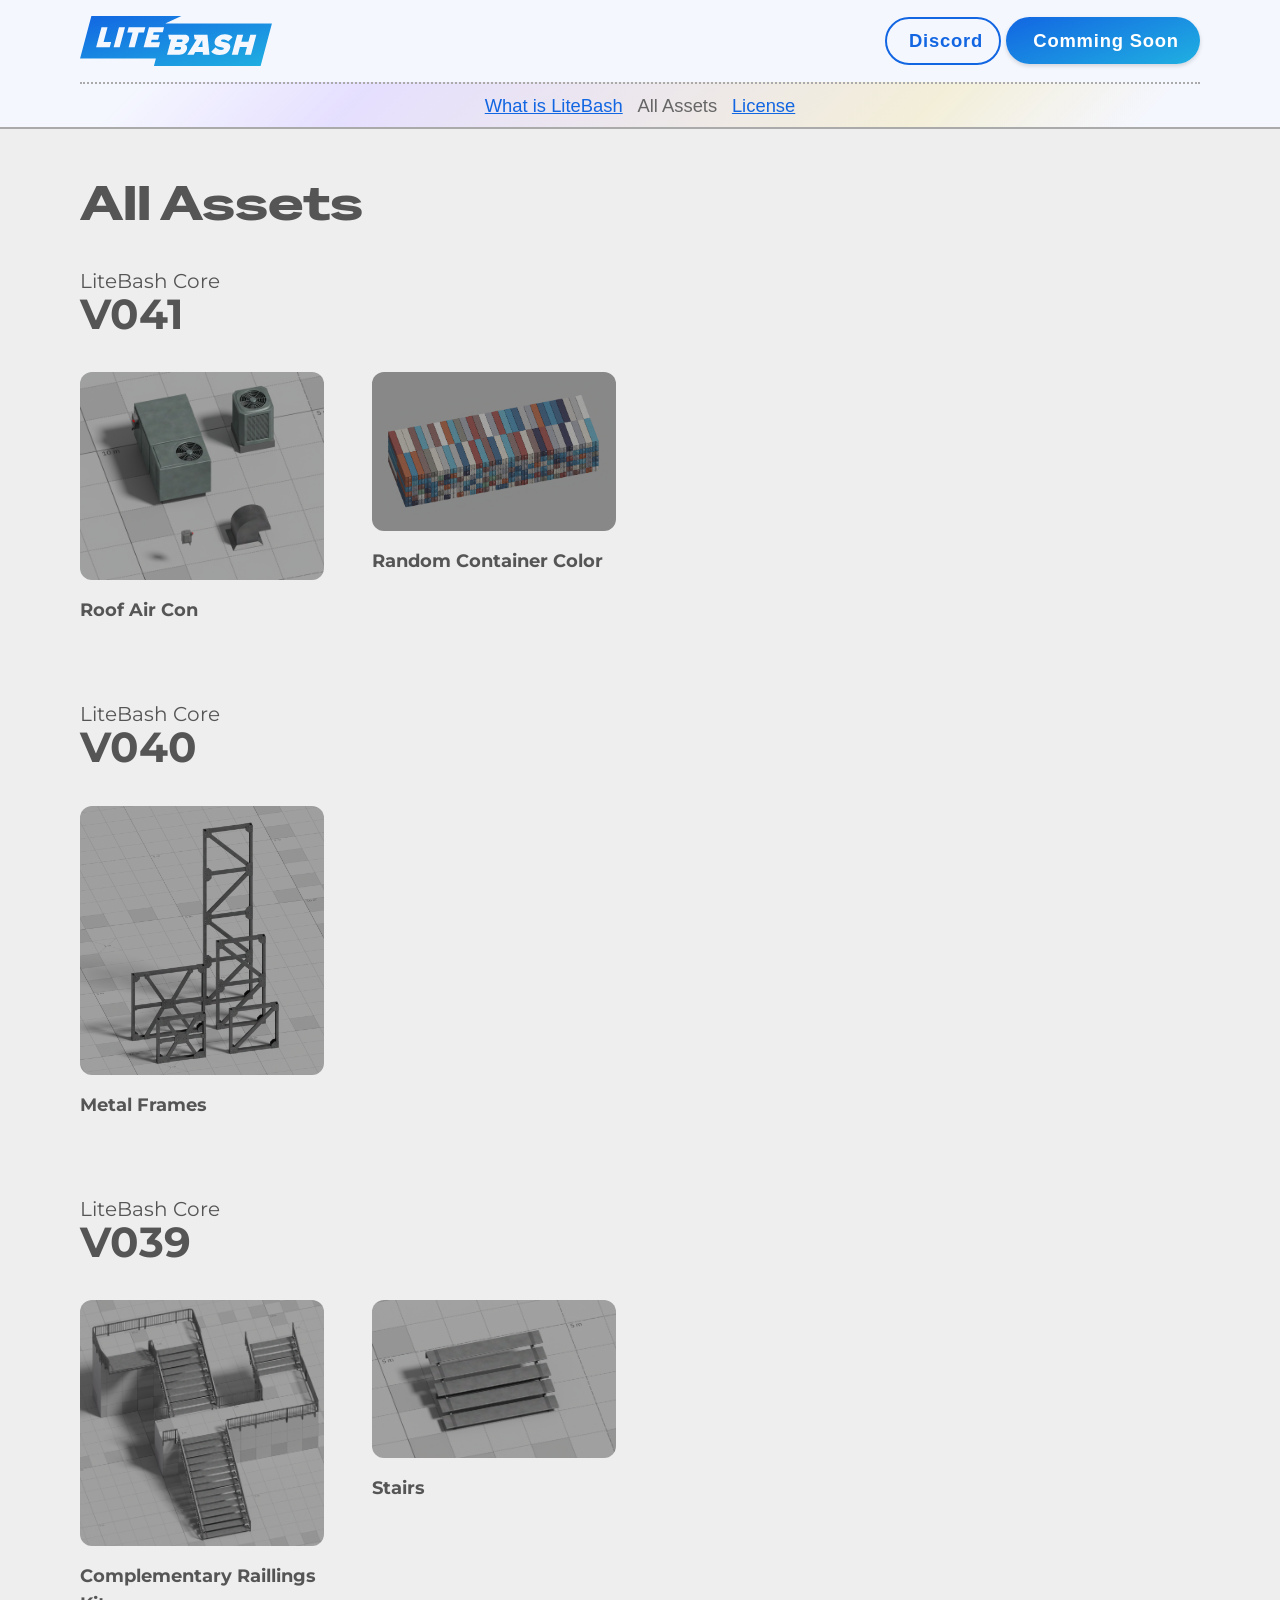
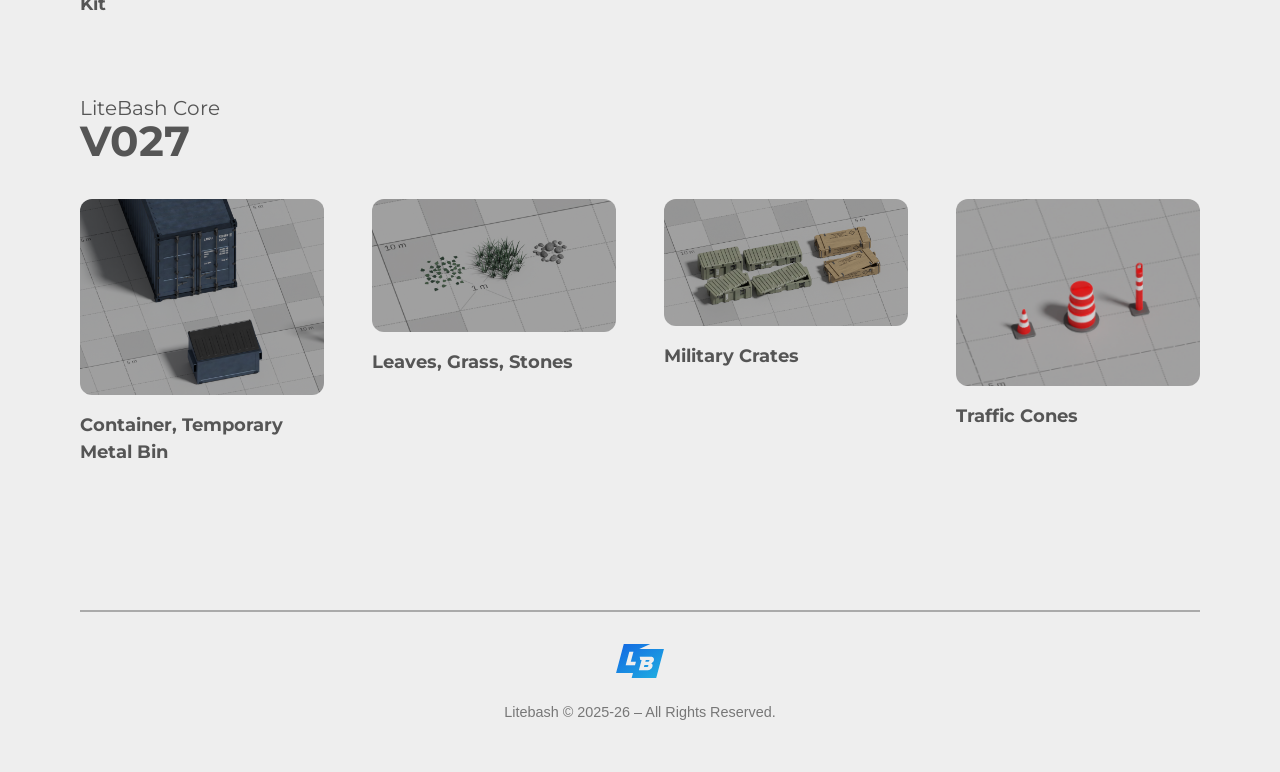
==== commit f50df705: "add random contaienr color" ====
--- a/all-assets.html
+++ b/all-assets.html
@@ -54,10 +54,16 @@
 
                 <div class="container">
                     <div class="column">
-                        <img src="img/assets/air-con.png" />
+                        <img src="img/assets/roof-air-con.png" />
                         <h3>Roof Air Con</h3>
                     </div>
+                    <div class="column">
+                        <img src="img/assets/random-color.png" />
+                        <h3>Random Container Color</h3>
+                    </div>
                 </div>
+
+
             </div>
 
             <div class="version">
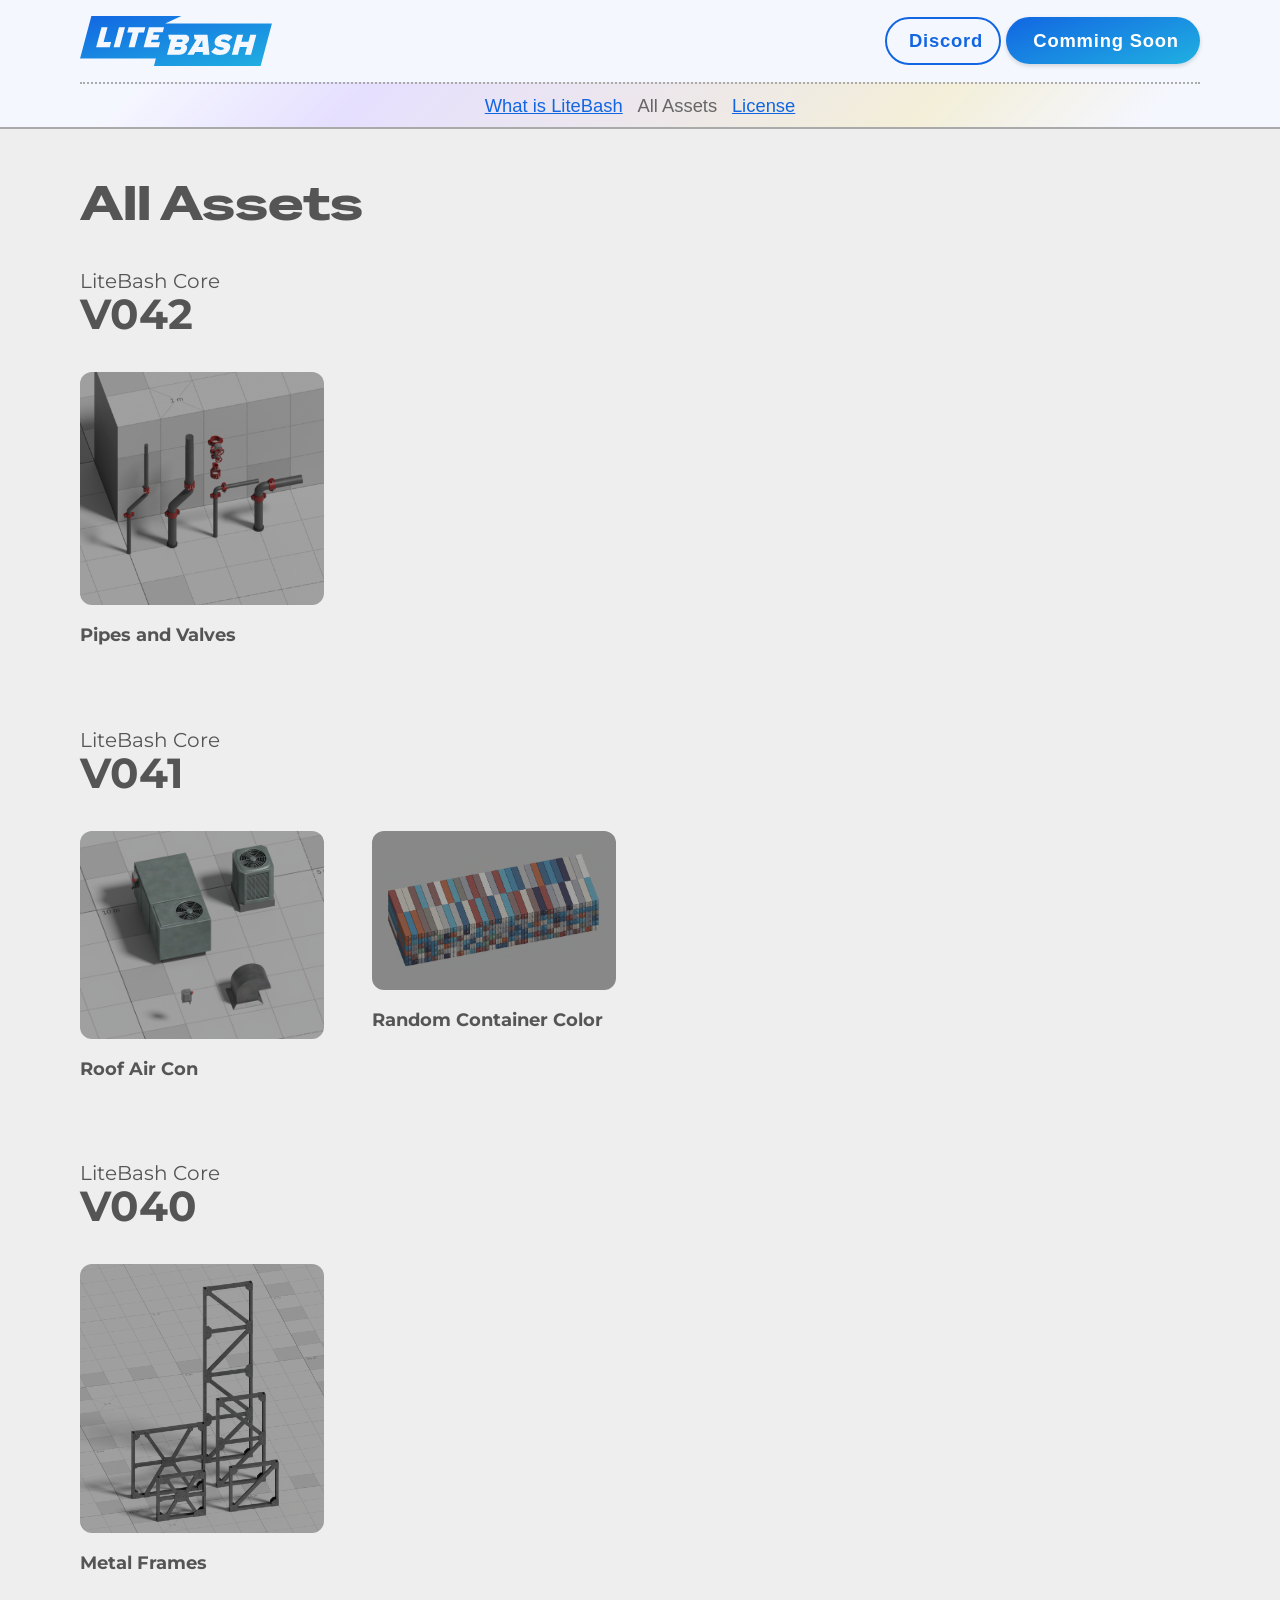
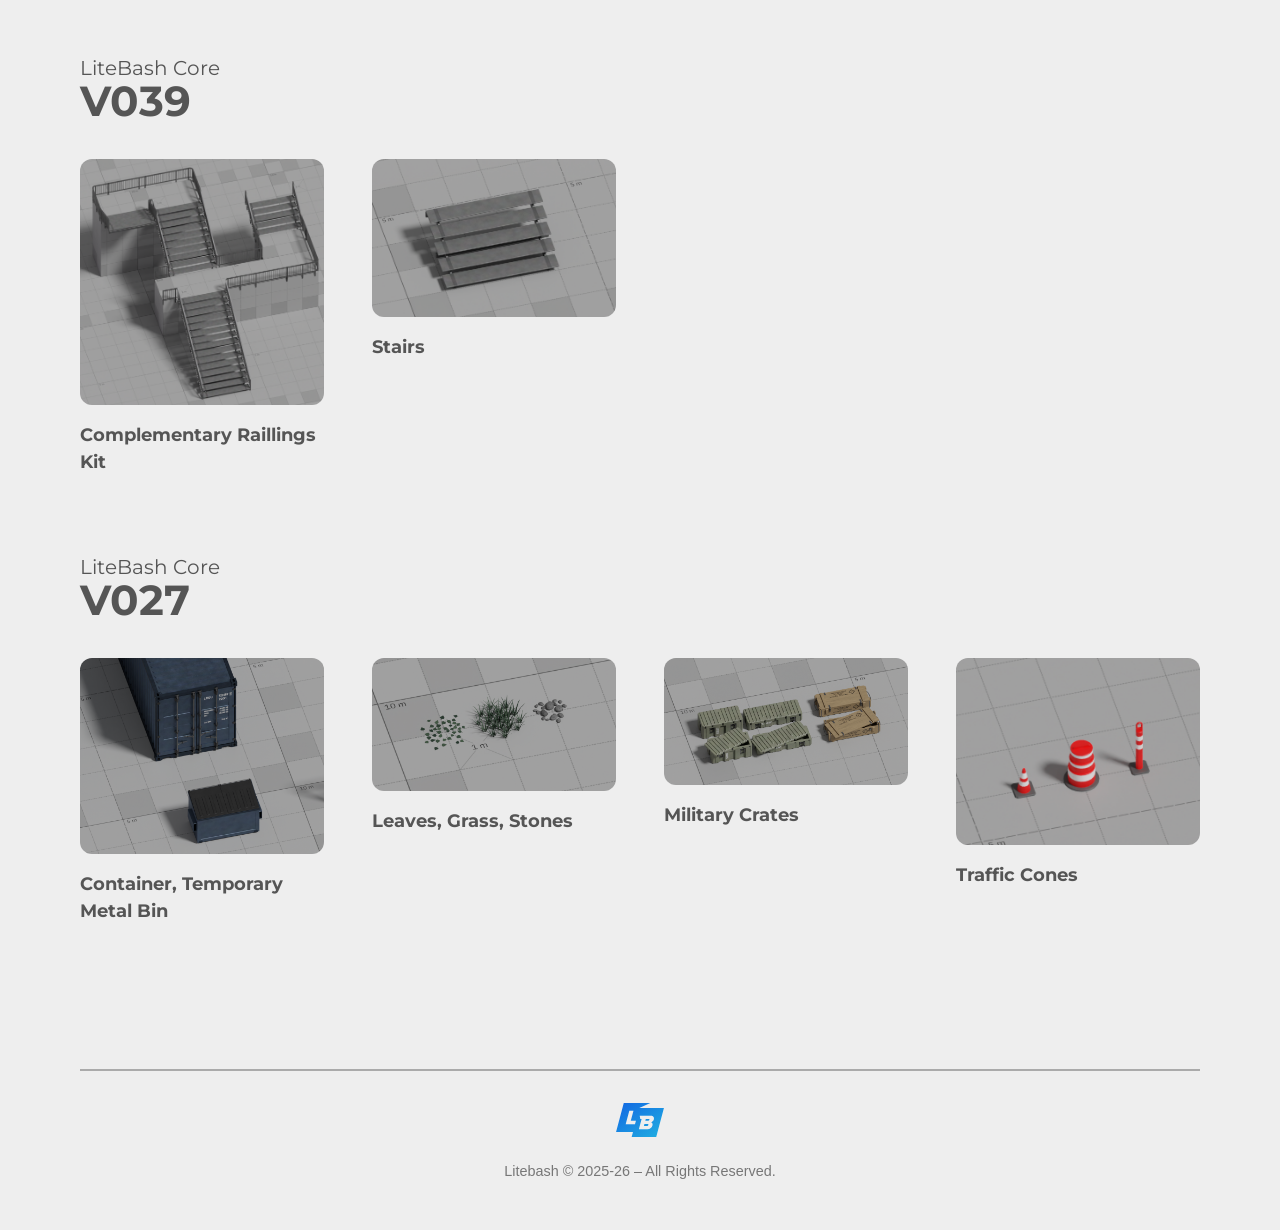
==== commit 4896237f: "v042 update" ====
--- a/all-assets.html
+++ b/all-assets.html
@@ -49,6 +49,18 @@
     <main>
         <section id="all-features">
             <h1>All Assets</h1>
+            <div class="version">
+                <h2><em>LiteBash Core</em> V042</h2>
+
+                <div class="container">
+                    <div class="column">
+                        <img src="img/assets/pipes-and-valves.png" />
+                        <h3>Pipes and Valves</h3>
+                    </div>
+                </div>
+
+
+            </div>
             <div class="version">
                 <h2><em>LiteBash Core</em> V041</h2>
 
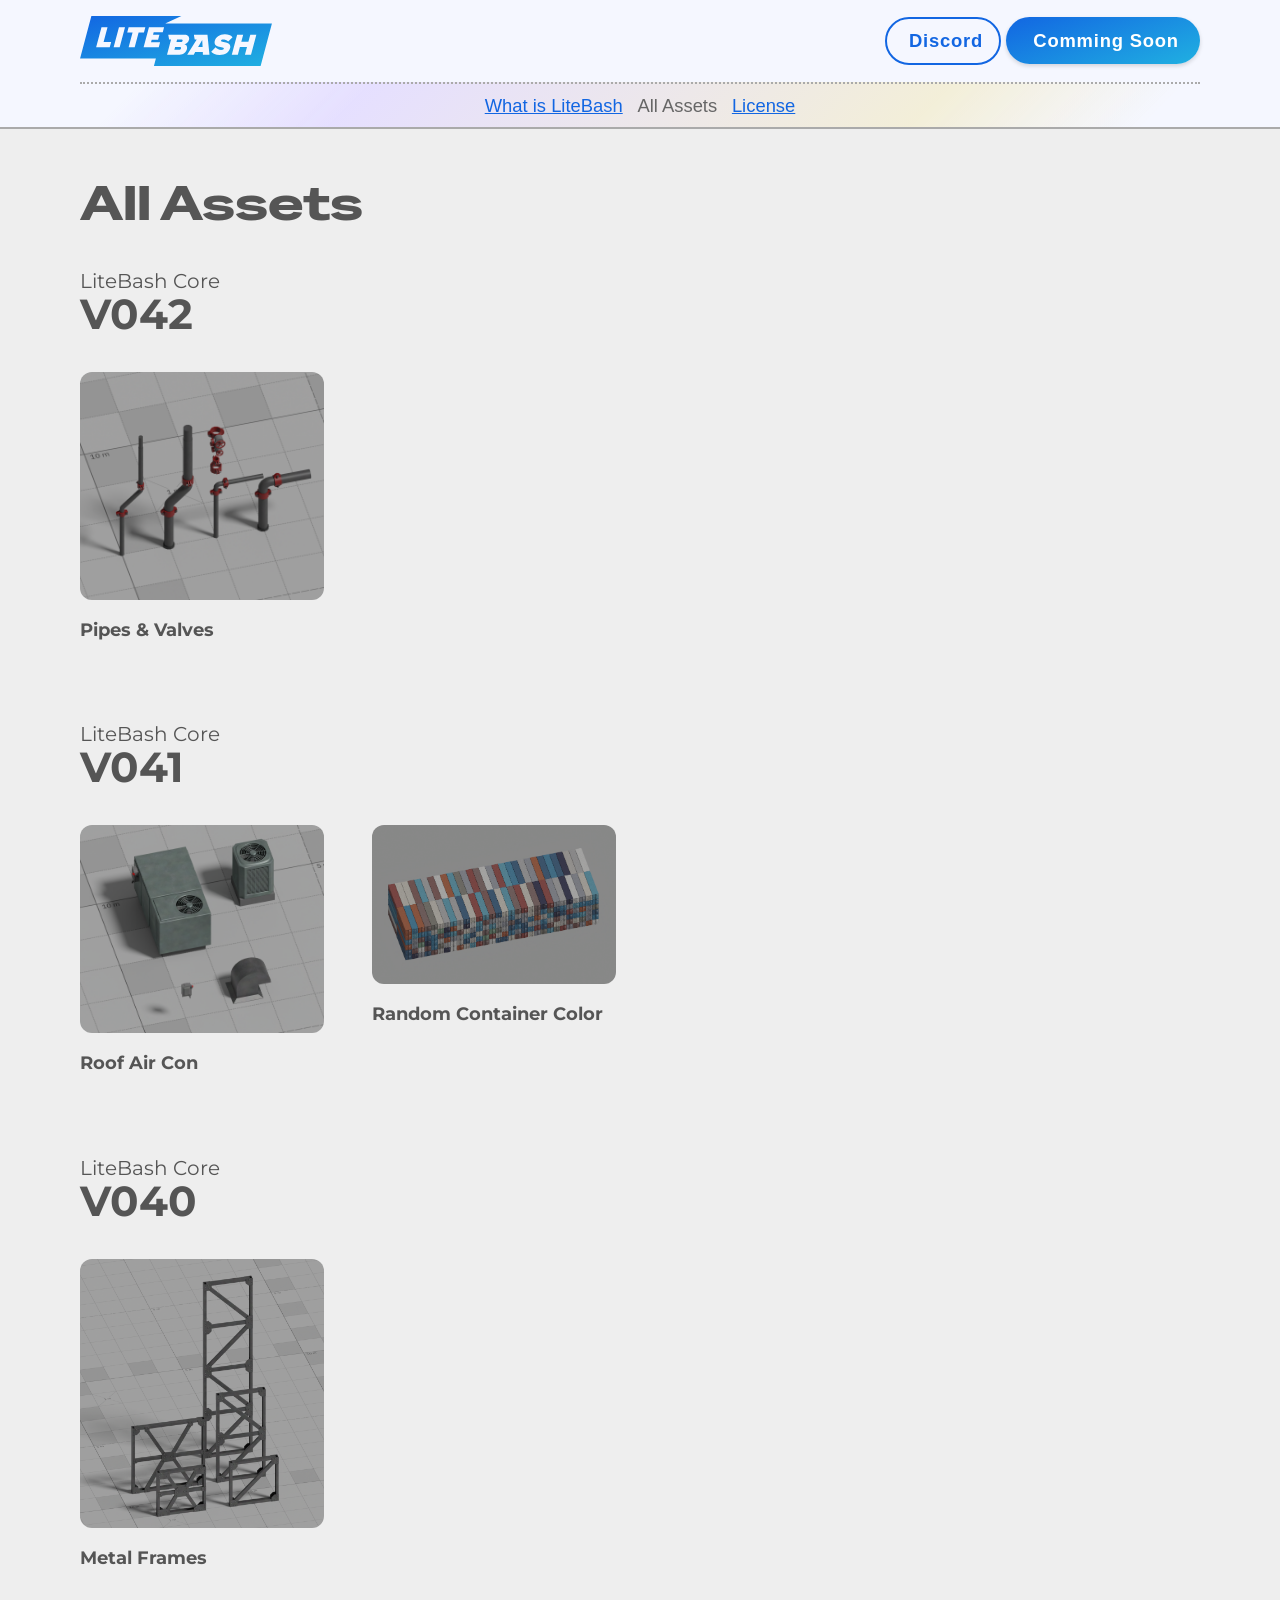
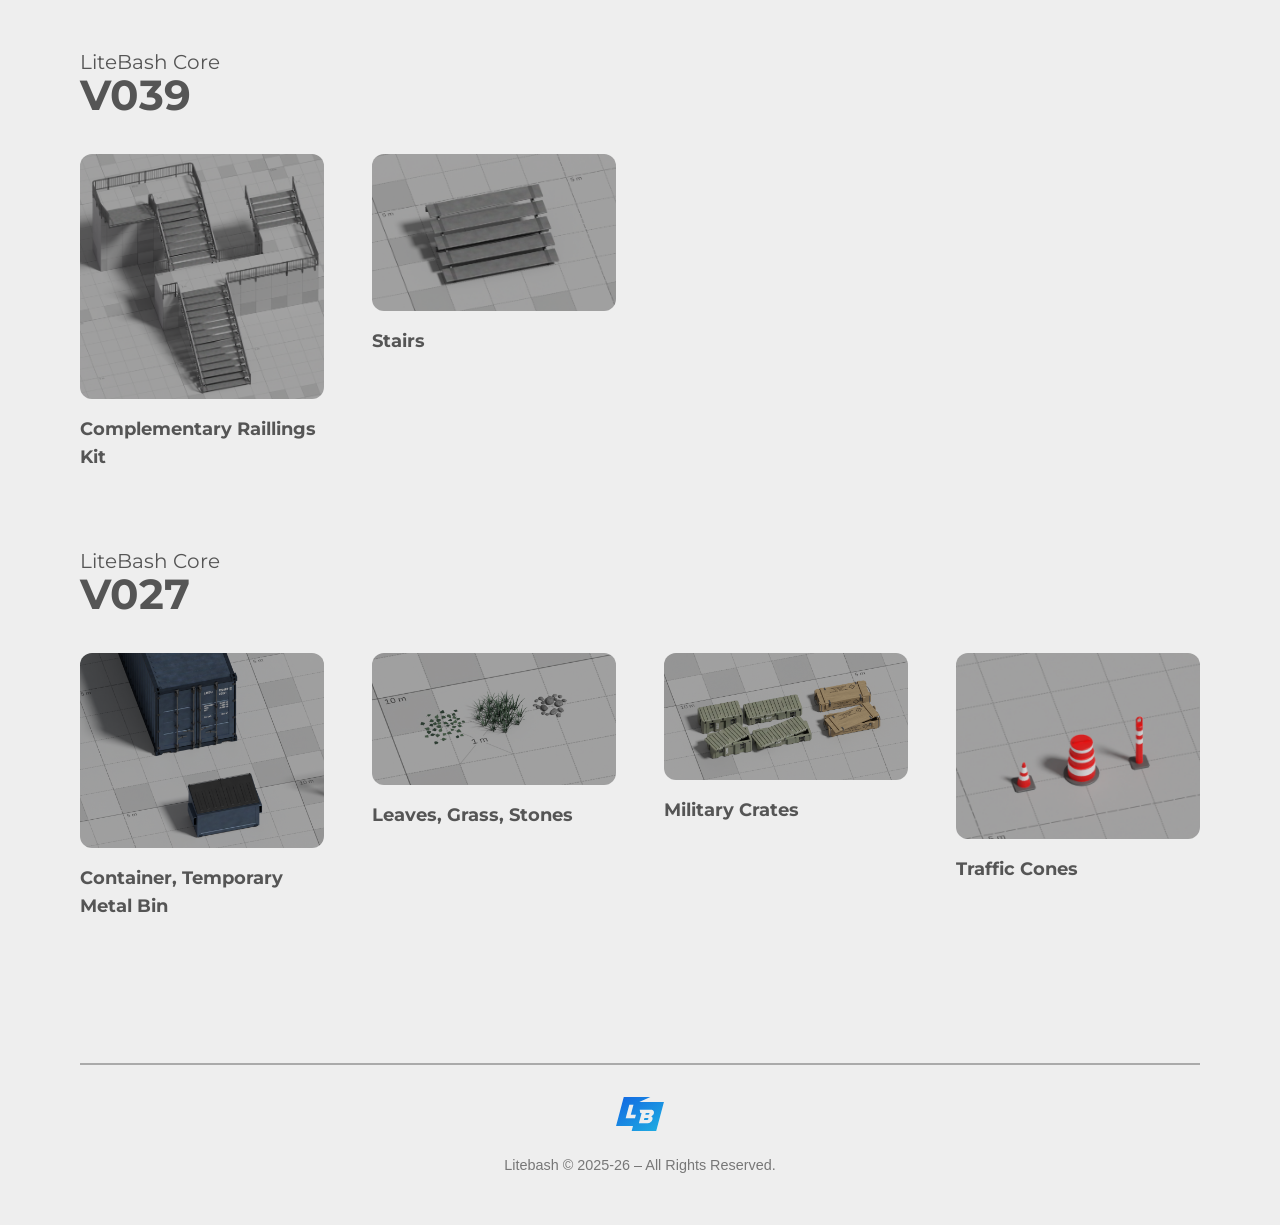
==== commit 708f4066: "better res of pipes" ====
--- a/all-assets.html
+++ b/all-assets.html
@@ -54,8 +54,8 @@
 
                 <div class="container">
                     <div class="column">
-                        <img src="img/assets/pipes-and-valves.png" />
-                        <h3>Pipes and Valves</h3>
+                        <img src="img/assets/pipes.png" />
+                        <h3>Pipes &amp; Valves</h3>
                     </div>
                 </div>
 
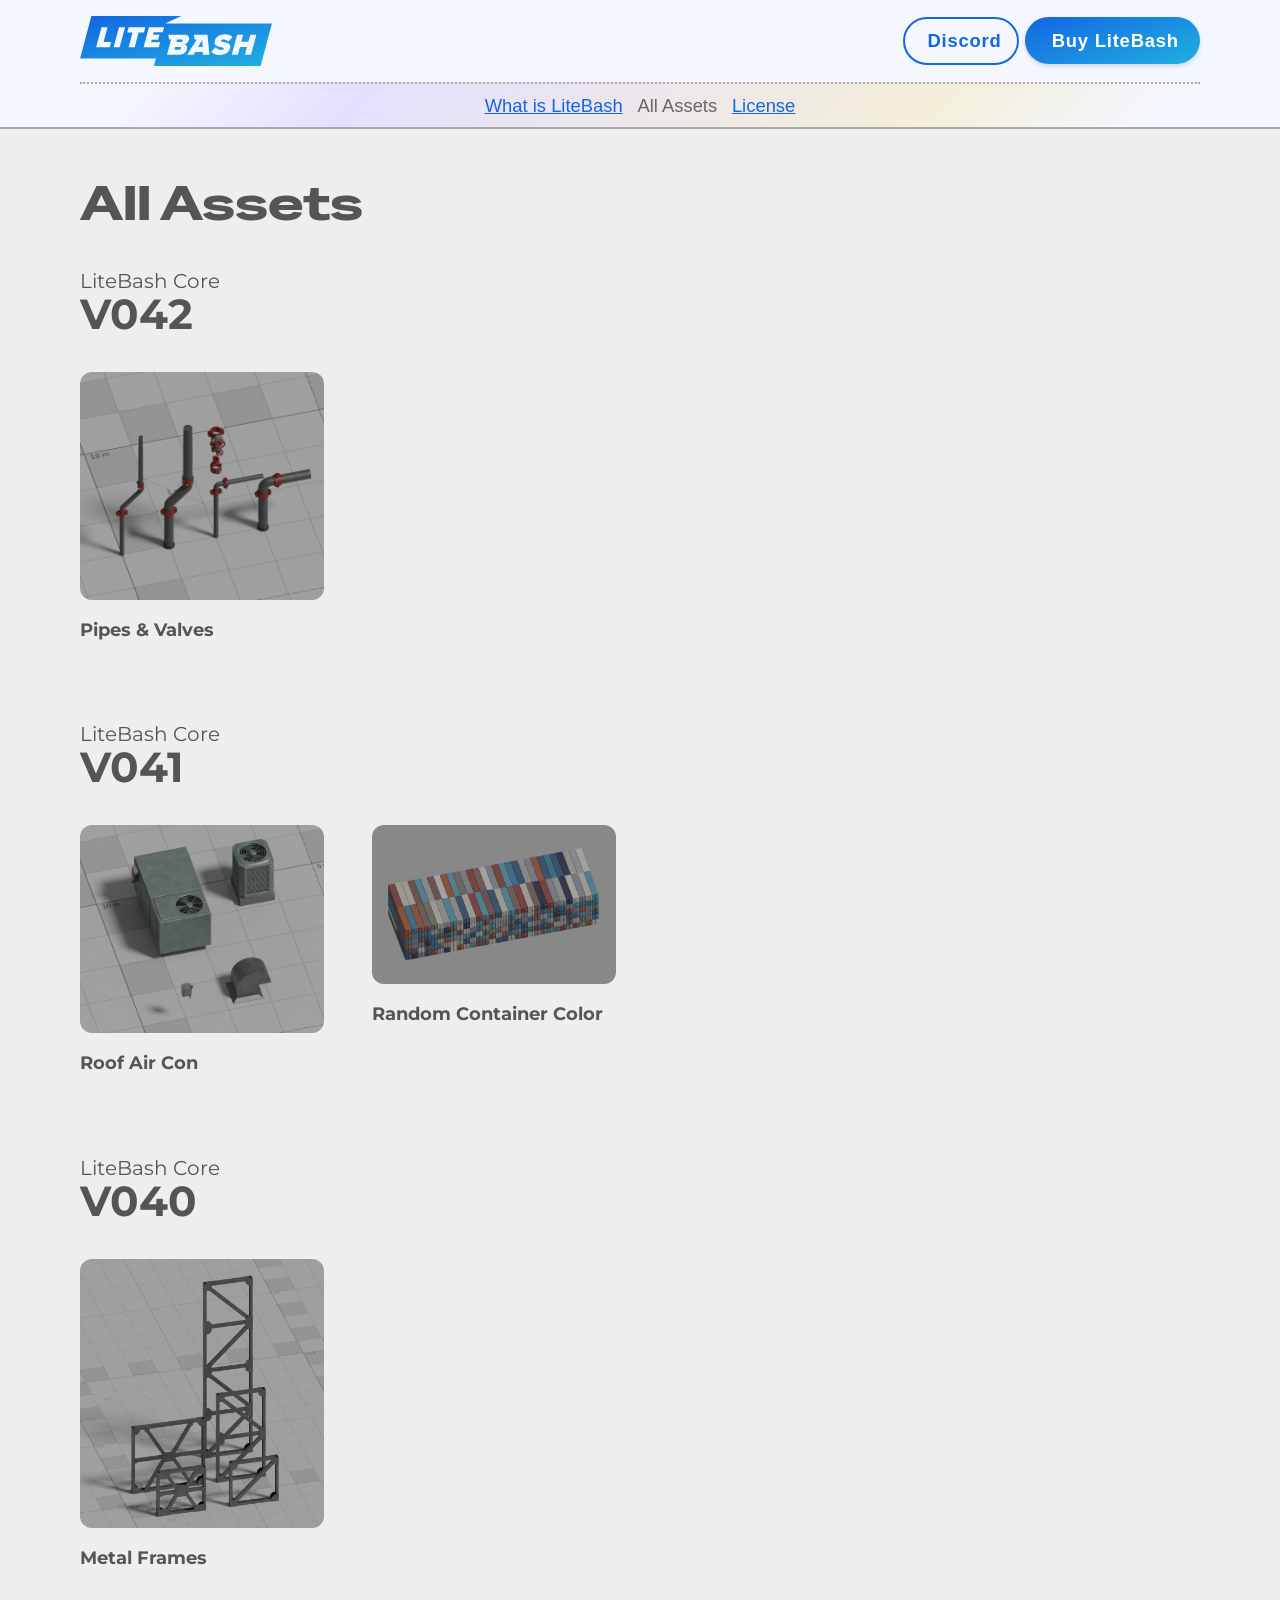
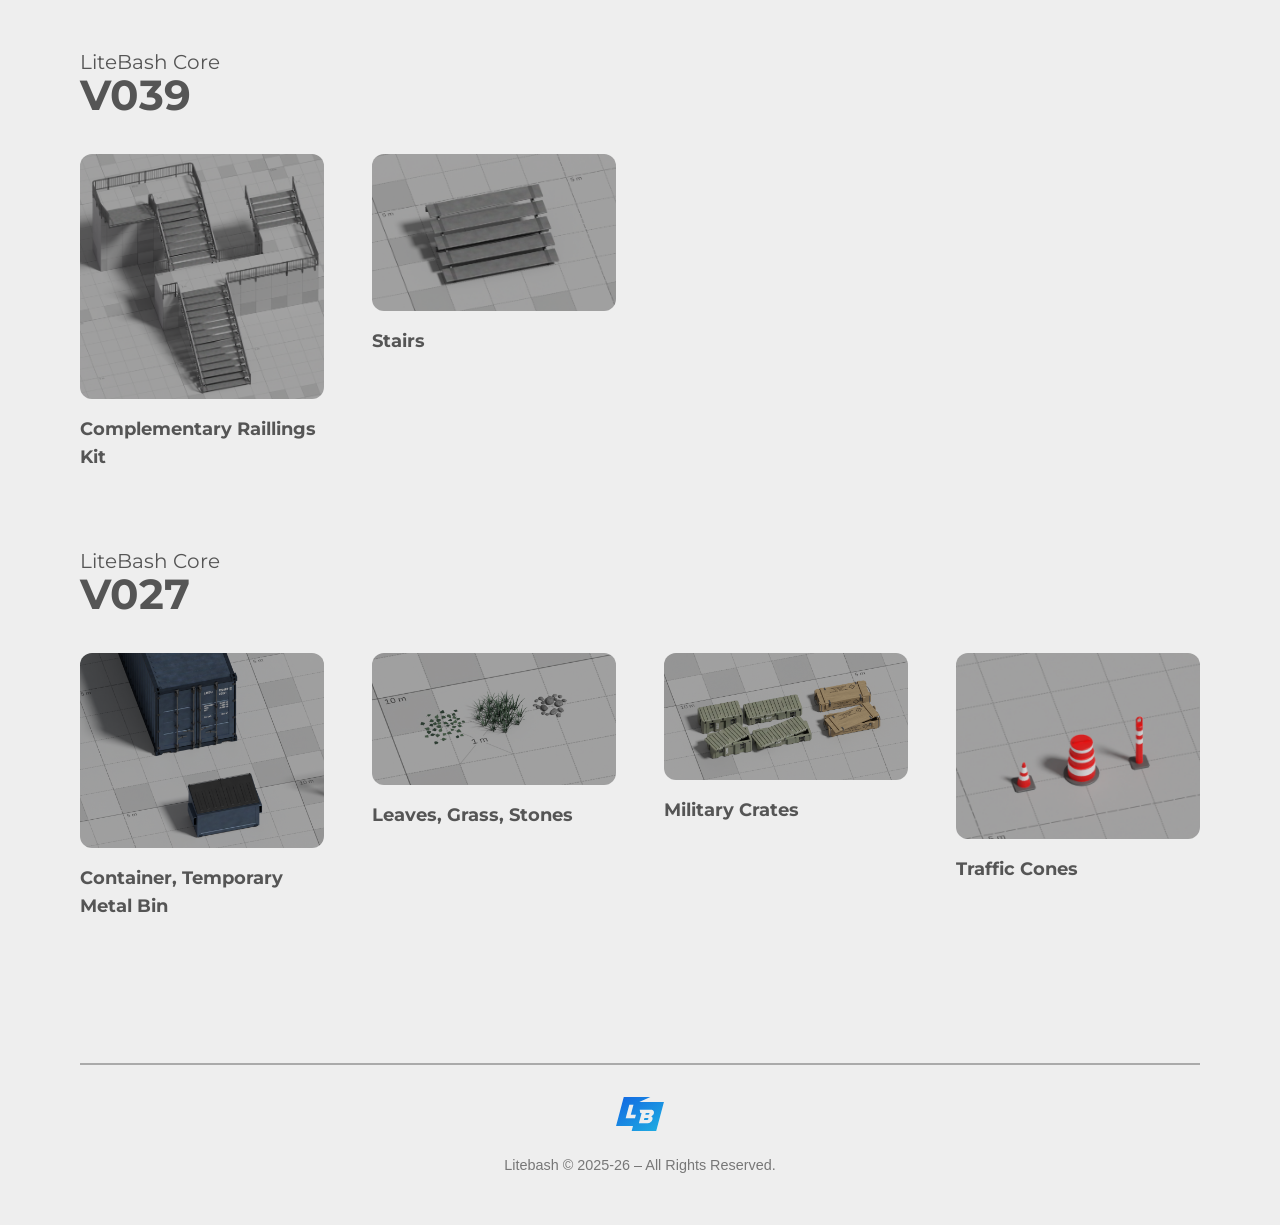
==== commit 52babae8: "udpate buy button" ====
--- a/all-assets.html
+++ b/all-assets.html
@@ -33,7 +33,8 @@
             <div class="right">
                 <a class="btn" href="https://discord.gg/ctfkdaYMxh"><i class="fab fa-discord"></i><span>
                         &nbsp;Discord</span></a>
-                <a class="btn primary" href=""><i class="fas fa-shopping-basket"></i><span>&nbsp;Comming Soon</span></a>
+                <a class="btn primary" href="http://shop.litebash.com/"><i
+                        class="fas fa-shopping-basket"></i><span>&nbsp;Buy LiteBash</span></a>
             </div>
         </div>
 
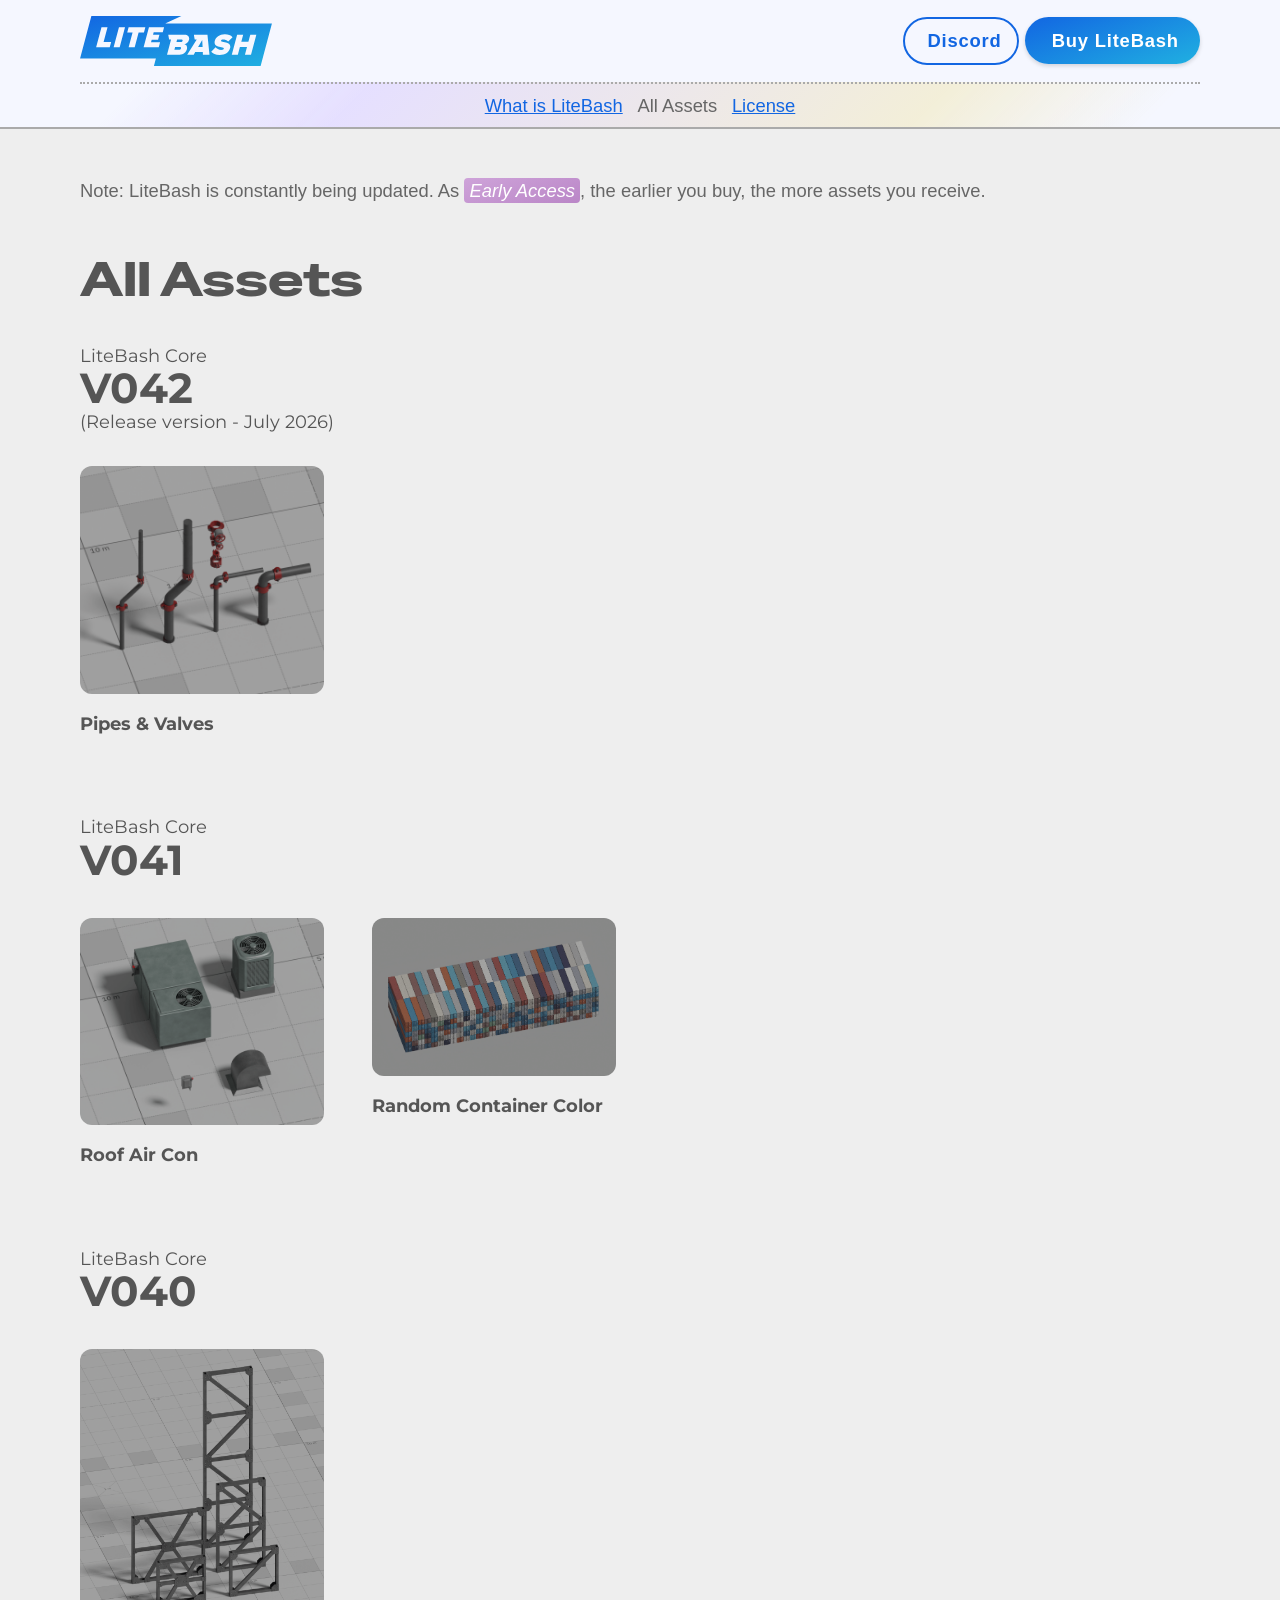
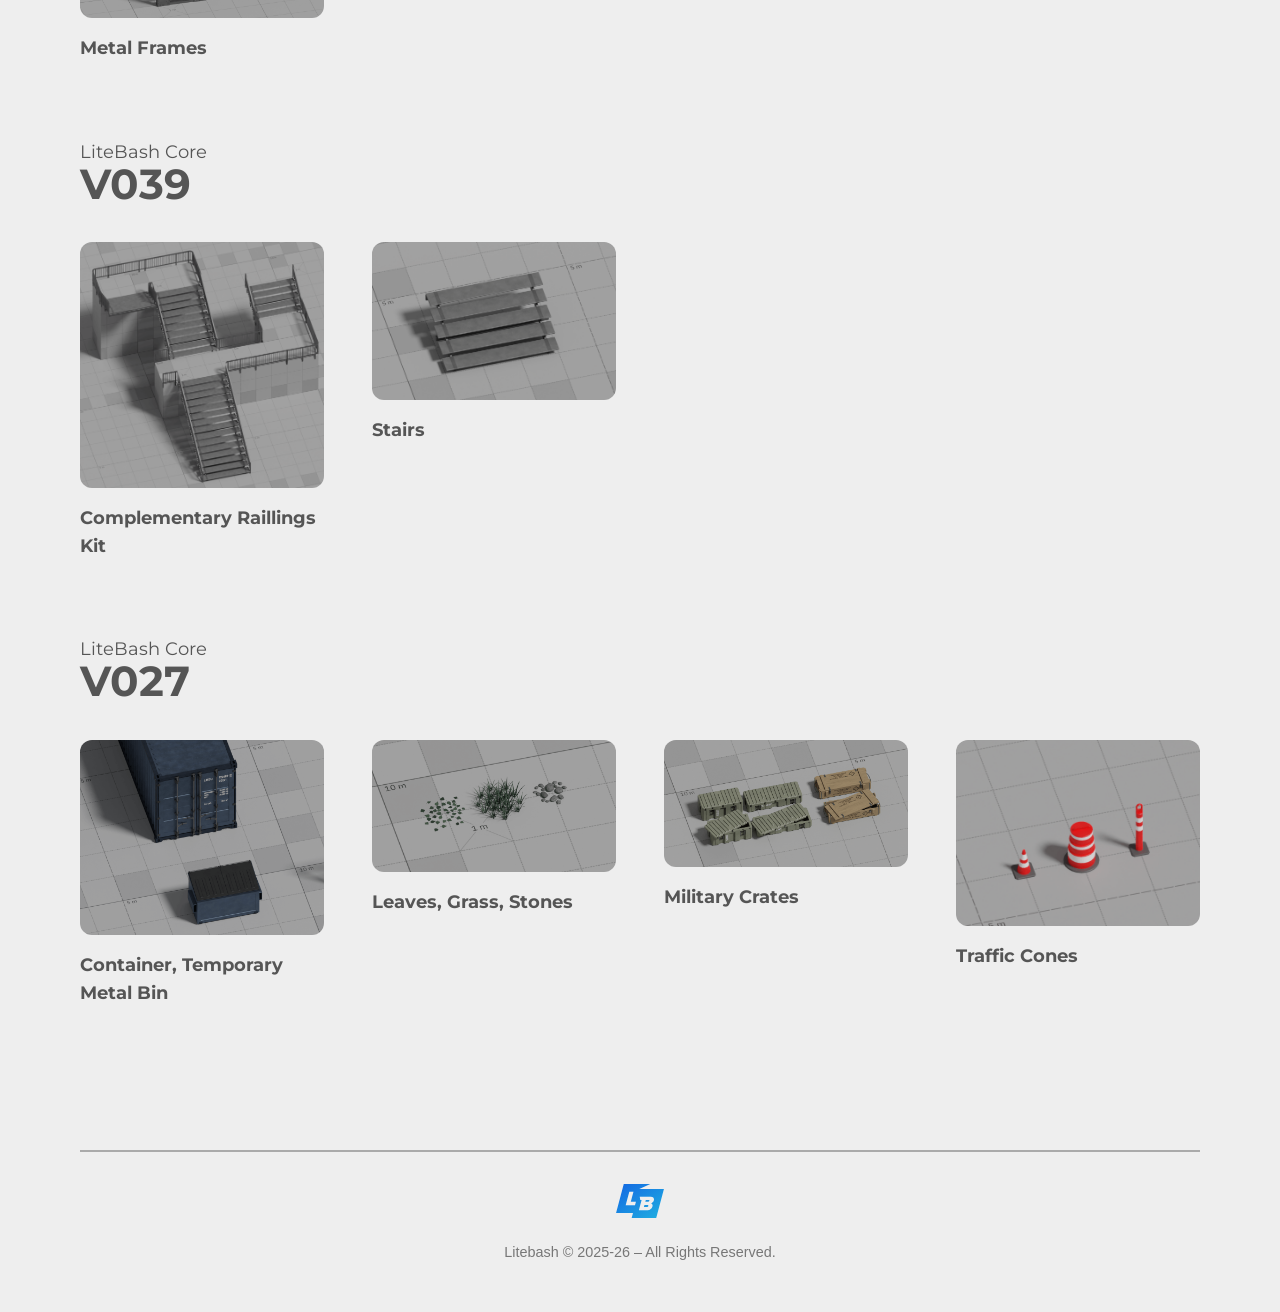
==== commit f8af2f3a: "release date for asset history" ====
--- a/all-assets.html
+++ b/all-assets.html
@@ -49,9 +49,12 @@
 
     <main>
         <section id="all-features">
+            <div class="version"><p>Note: LiteBash is constantly being updated. As <mark>Early Access</mark>, the earlier you buy, the more assets you receive.</p></div>
+            
             <h1>All Assets</h1>
             <div class="version">
-                <h2><em>LiteBash Core</em> V042</h2>
+                <h2><em>LiteBash Core</em> V042
+                <em>(Release version - July 2026)</em></h2>
 
                 <div class="container">
                     <div class="column">
--- a/style.css
+++ b/style.css
@@ -661,16 +661,20 @@
 #all-features p {
   margin-top: 0;
 }
-
 .version {
   margin-bottom: 3rem;
 }
 .version h2 em {
-  font-size: 1.25rem;
+  font-size: 1.15rem;
   display: block;
   font-style: initial;
   font-weight: 400;
 }
+.version .date {
+  position: relative;
+  top: -2.5rem;
+}
+
 
 /* For semi-size display  */
 @media (min-width: 42rem) {
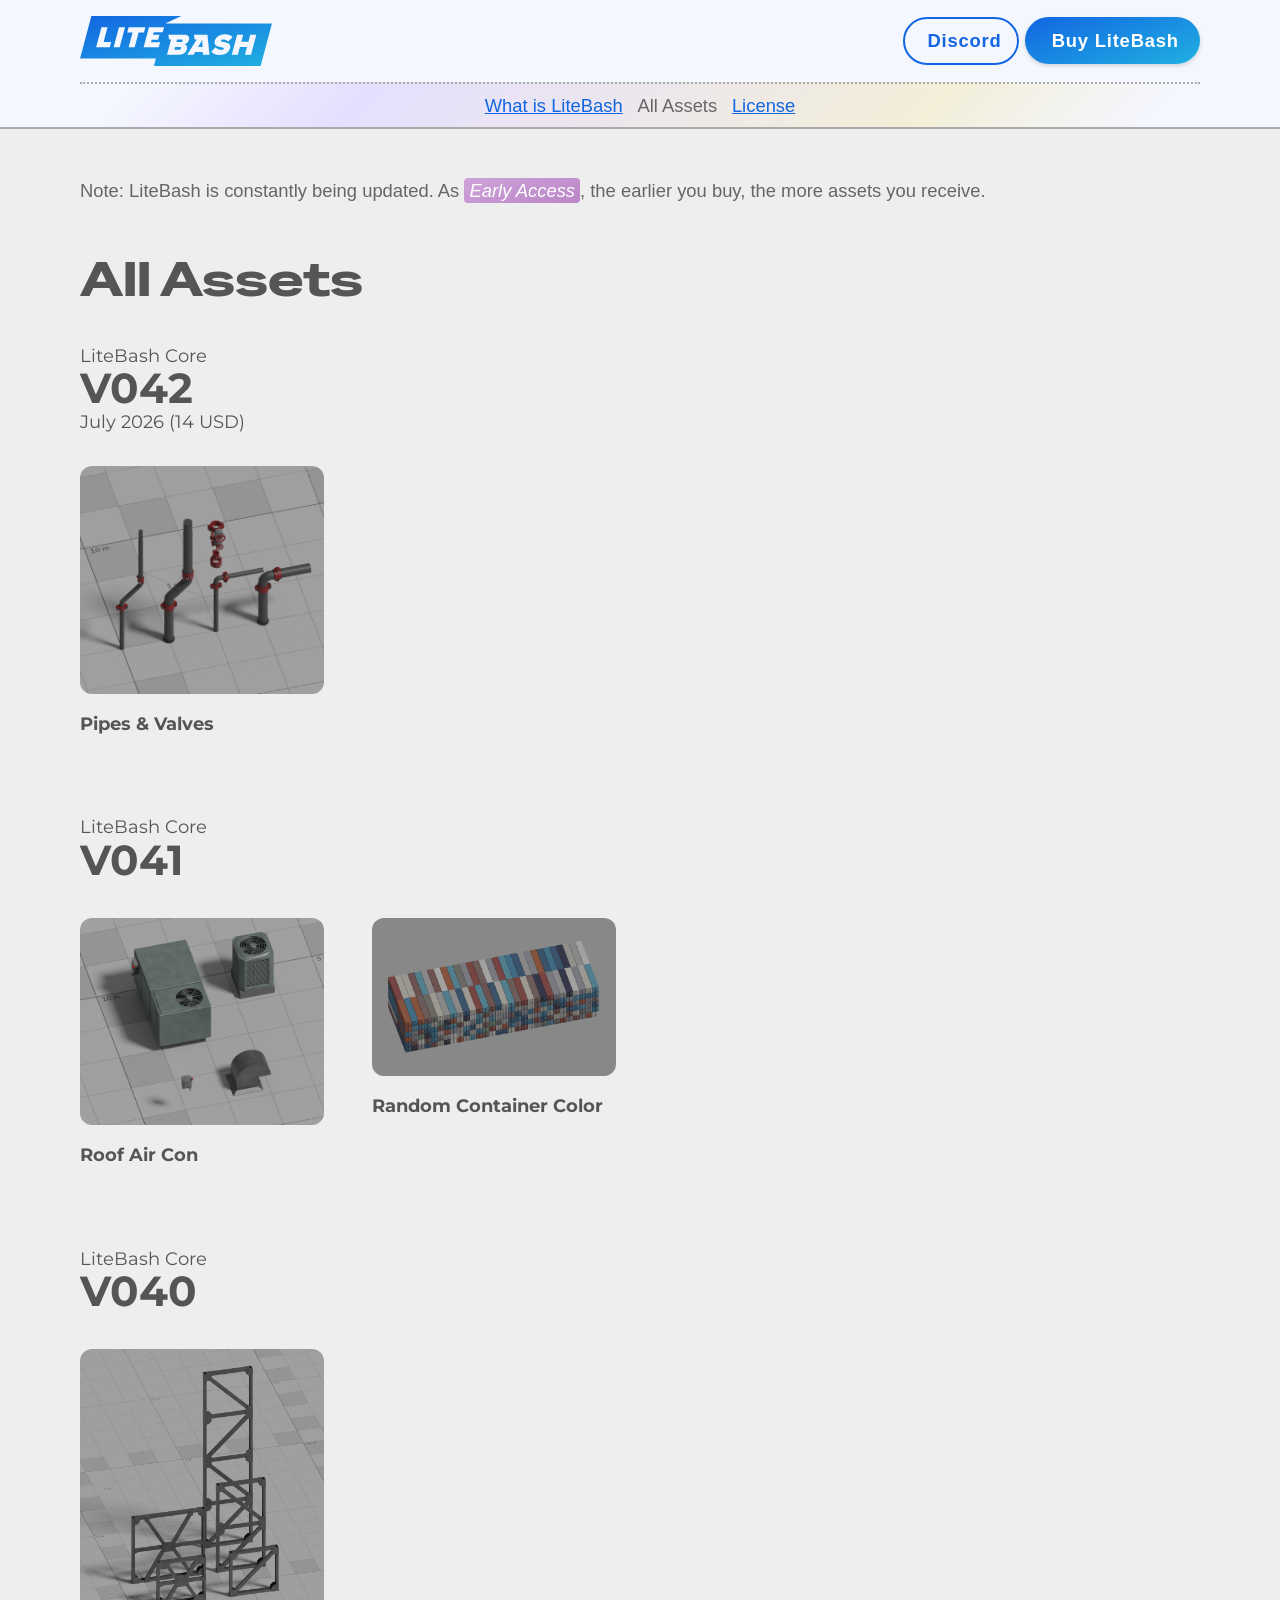
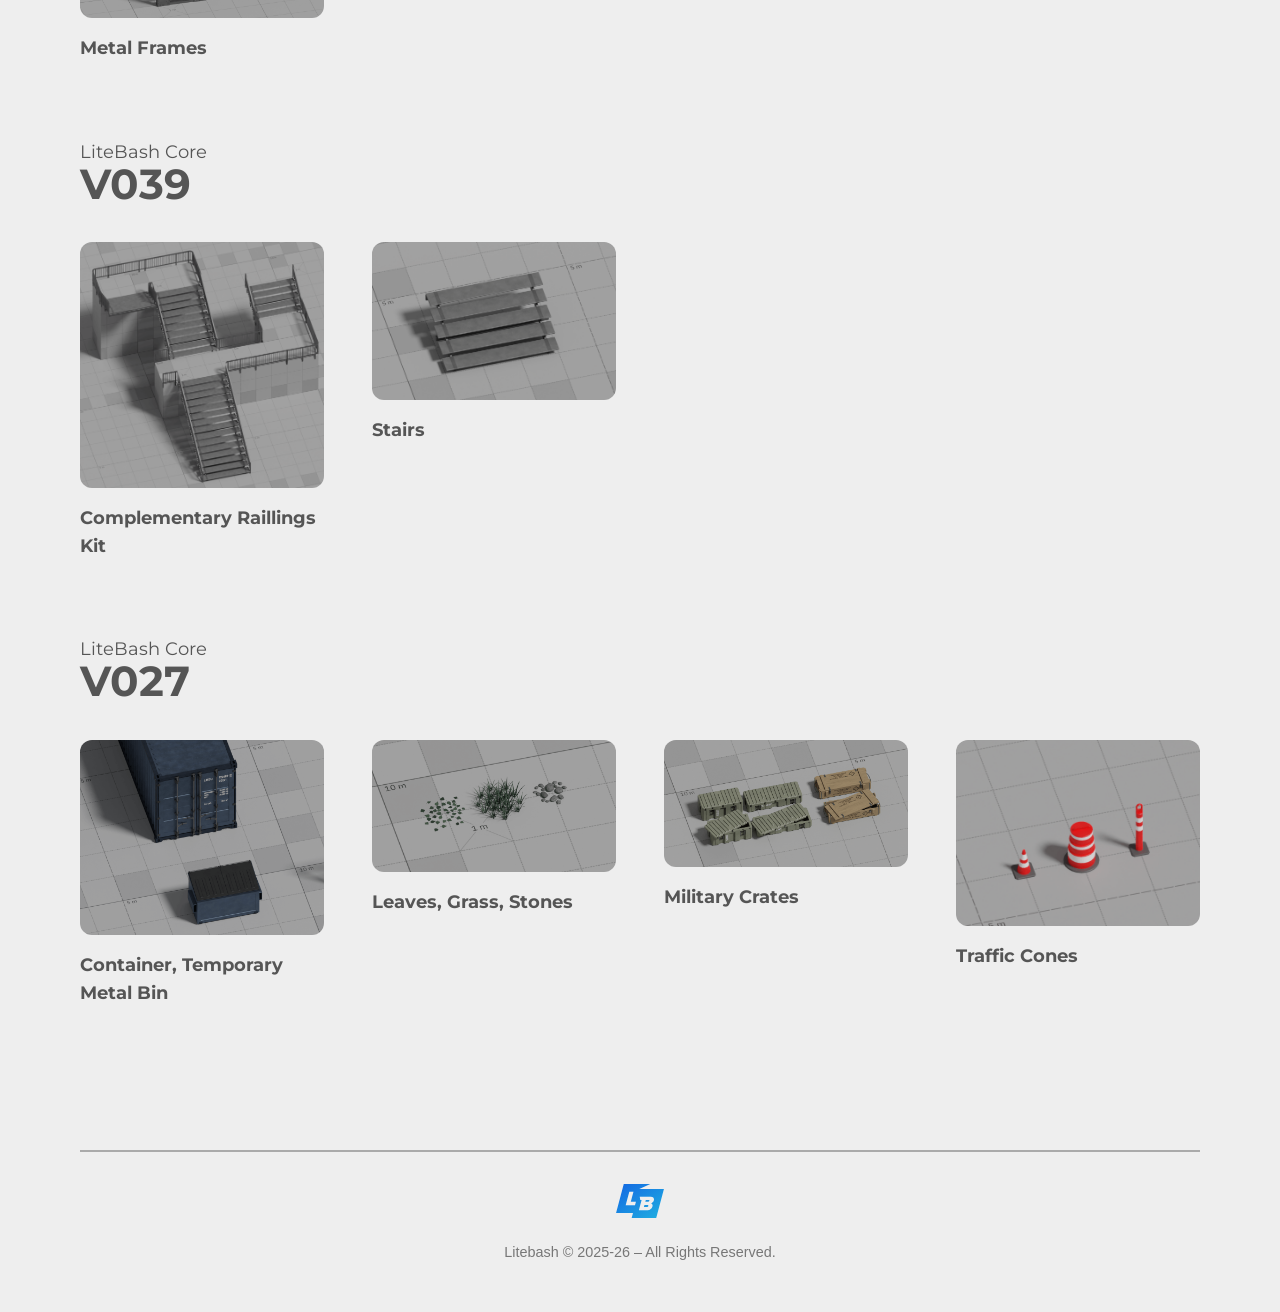
==== commit 244021d7: "copy updates" ====
--- a/all-assets.html
+++ b/all-assets.html
@@ -54,7 +54,7 @@
             <h1>All Assets</h1>
             <div class="version">
                 <h2><em>LiteBash Core</em> V042
-                <em>(Release version - July 2026)</em></h2>
+                <span class="date">July 2026 (14 USD)</span></h2>
 
                 <div class="container">
                     <div class="column">
--- a/style.css
+++ b/style.css
@@ -664,16 +664,16 @@
 .version {
   margin-bottom: 3rem;
 }
-.version h2 em {
+.version h2 em,
+.version h2 .date {
   font-size: 1.15rem;
   display: block;
   font-style: initial;
   font-weight: 400;
-}
-.version .date {
-  position: relative;
-  top: -2.5rem;
-}
+  background-color: inherit;
+  color: inherit;
+}
+
 
 
 /* For semi-size display  */
